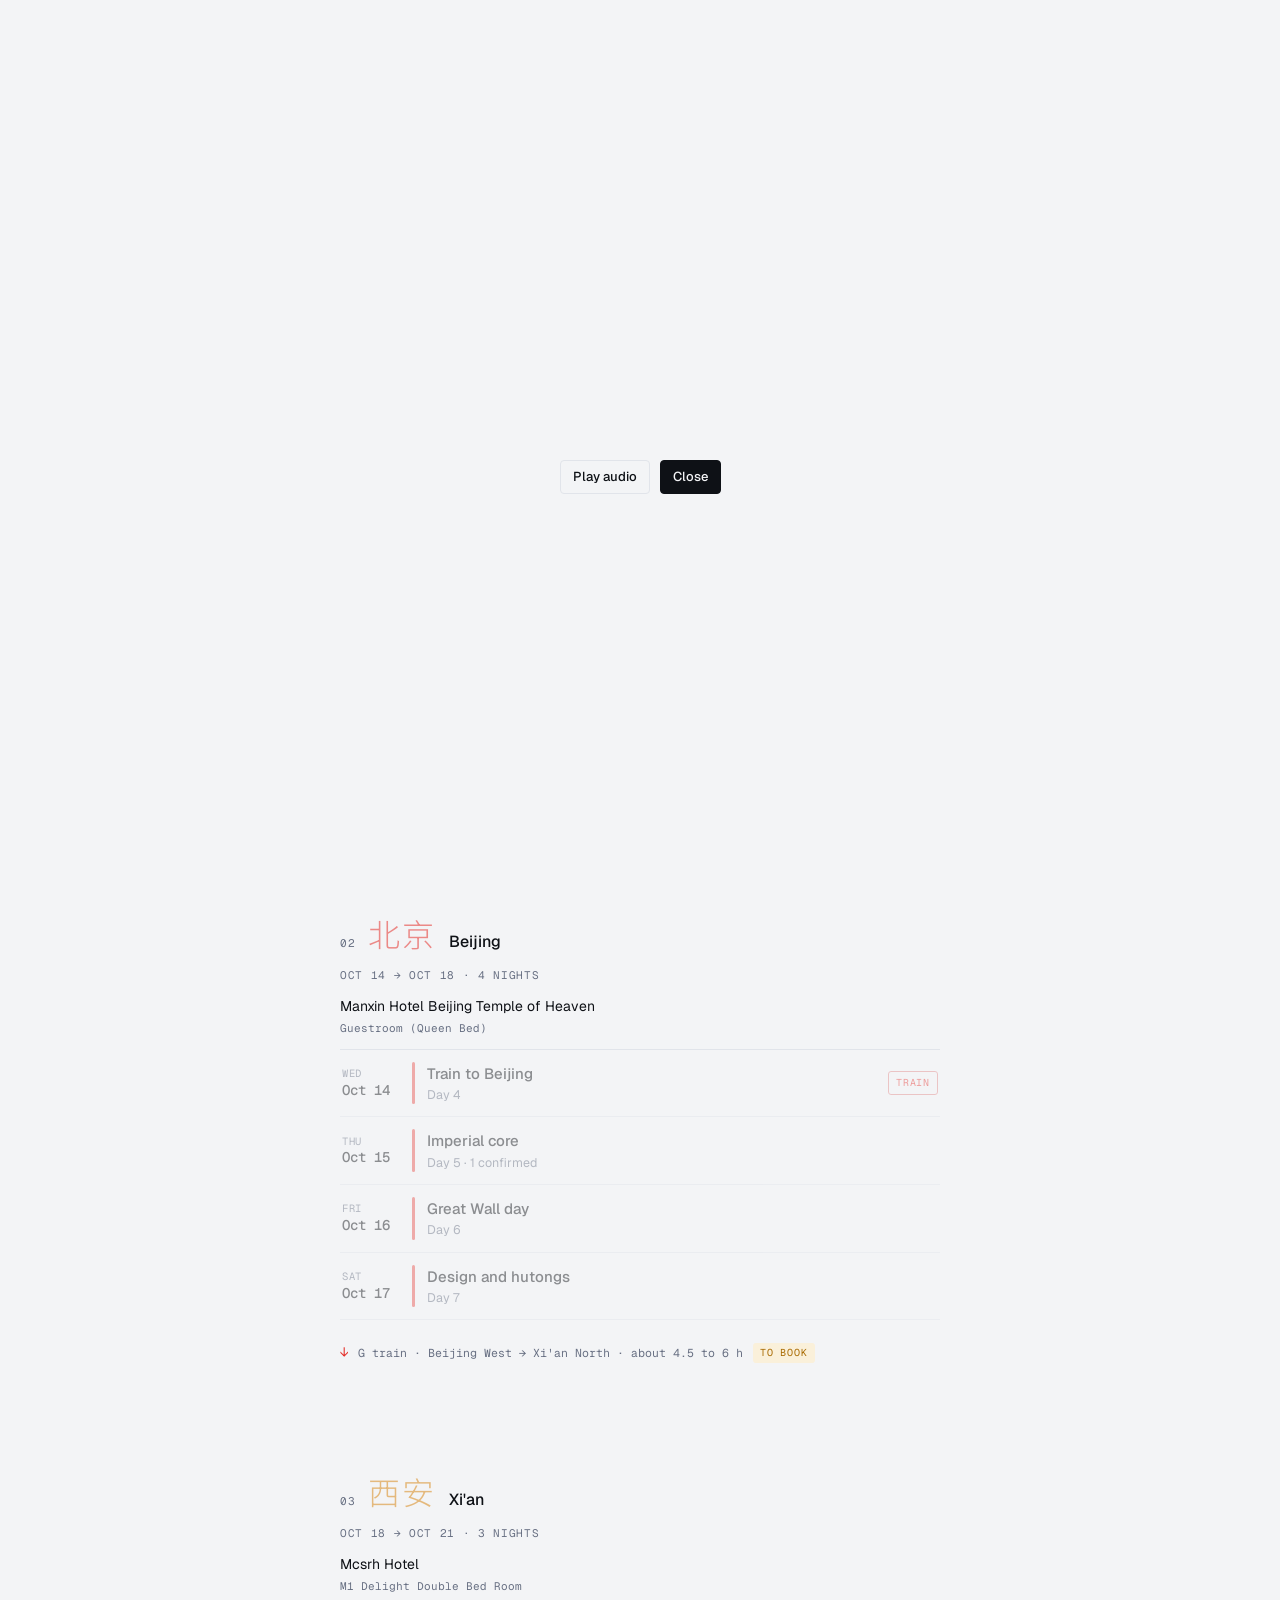
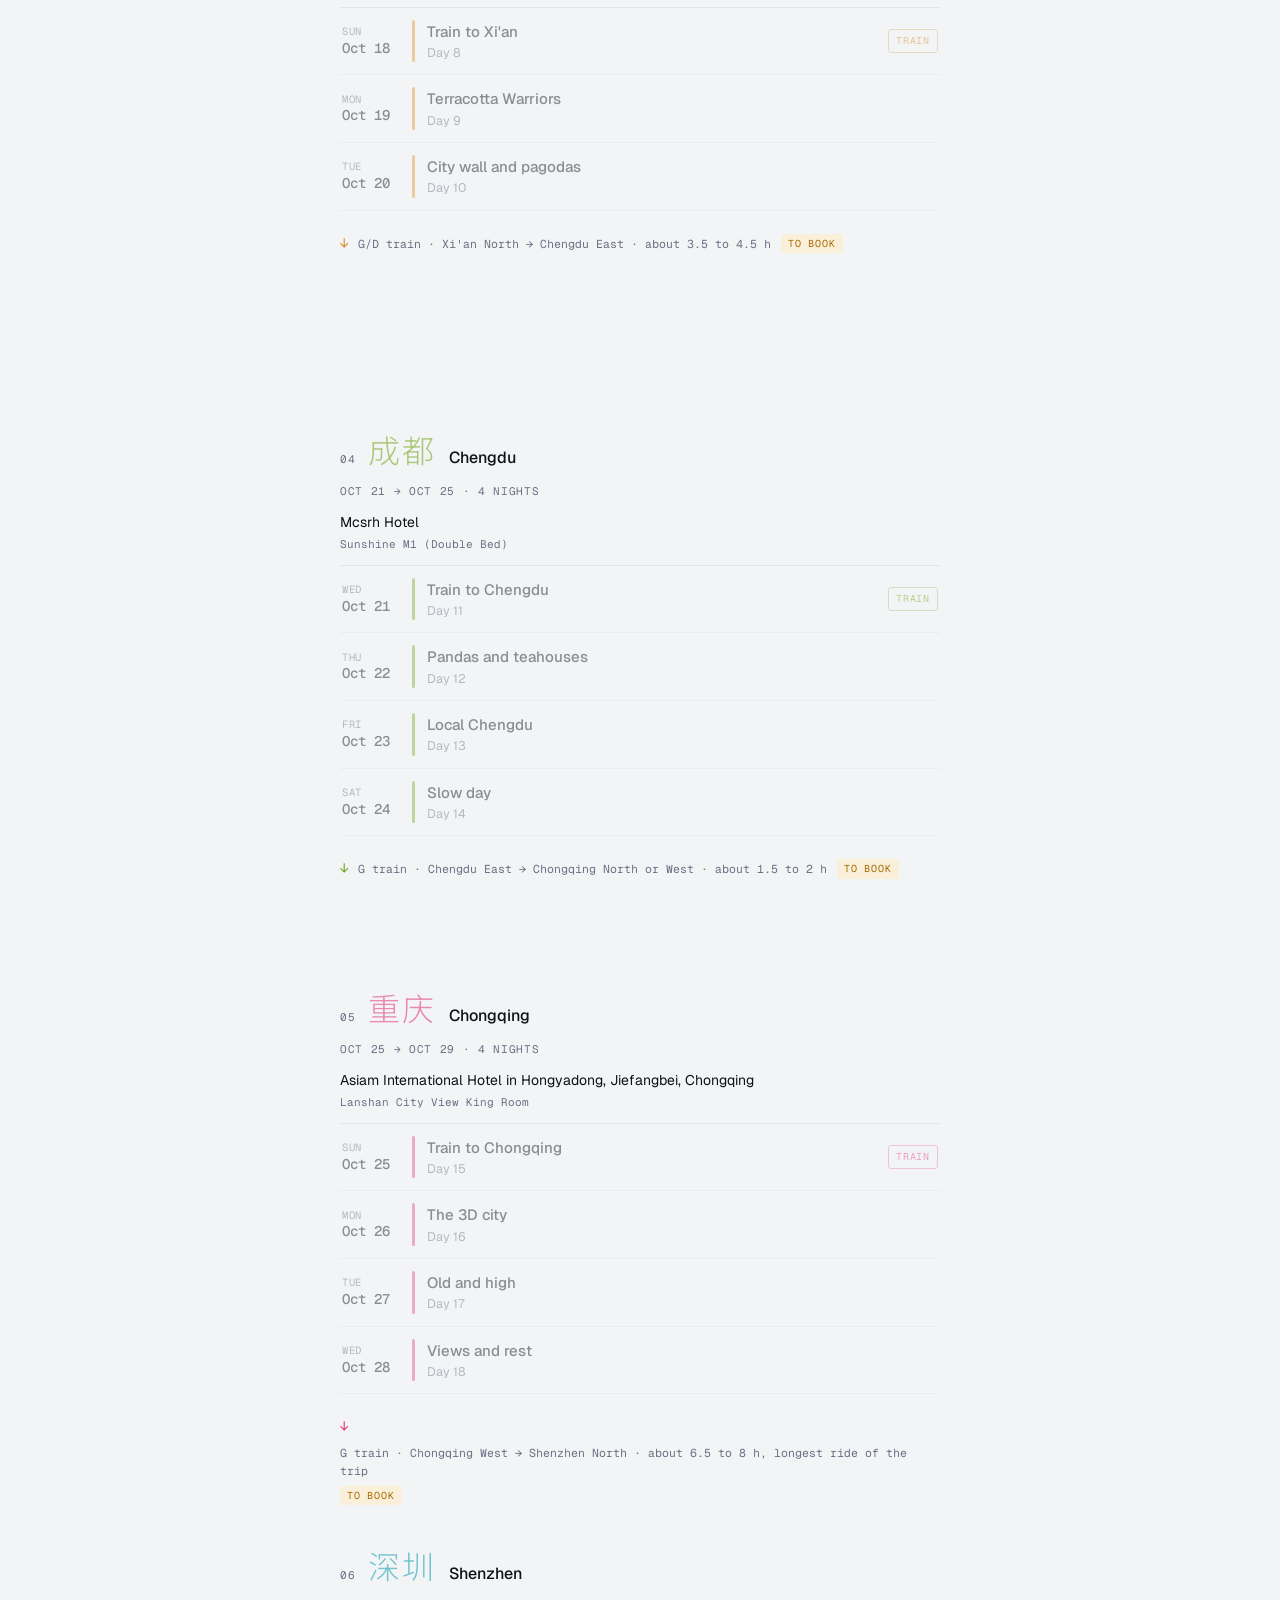
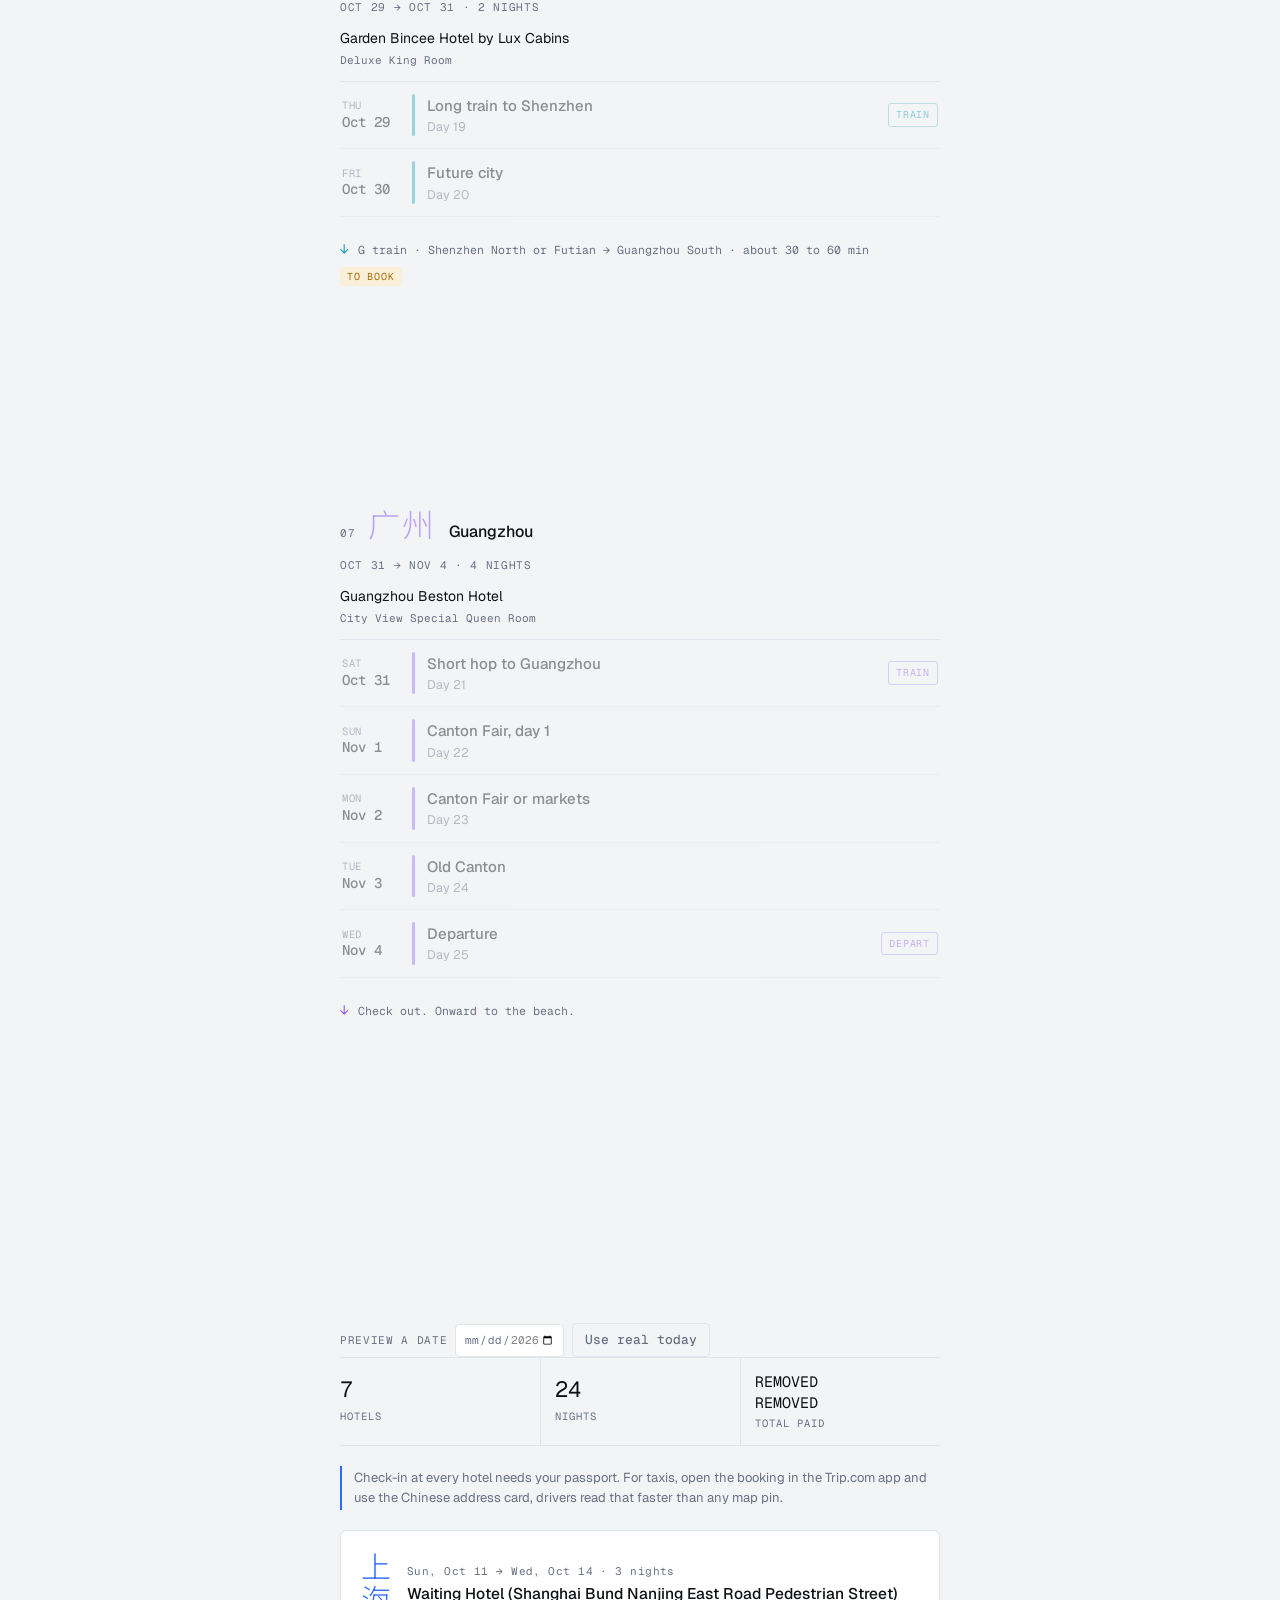
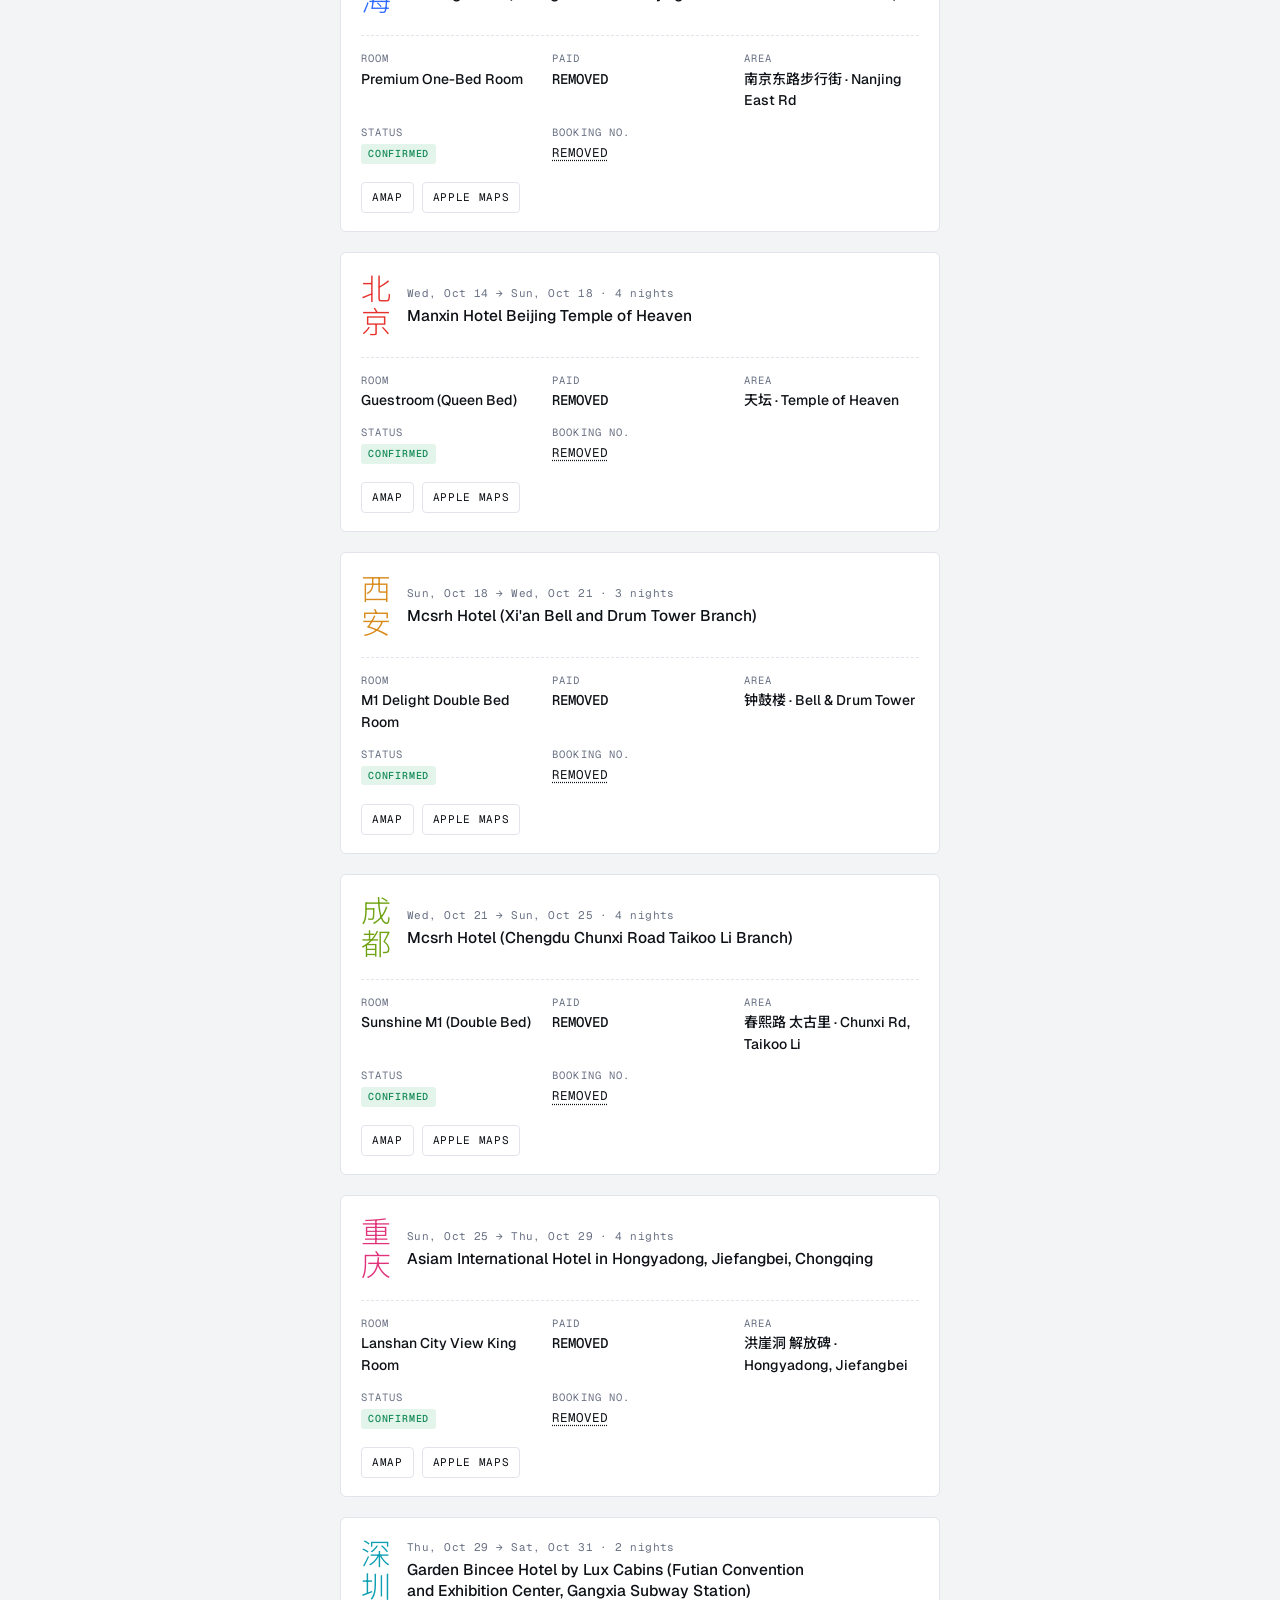
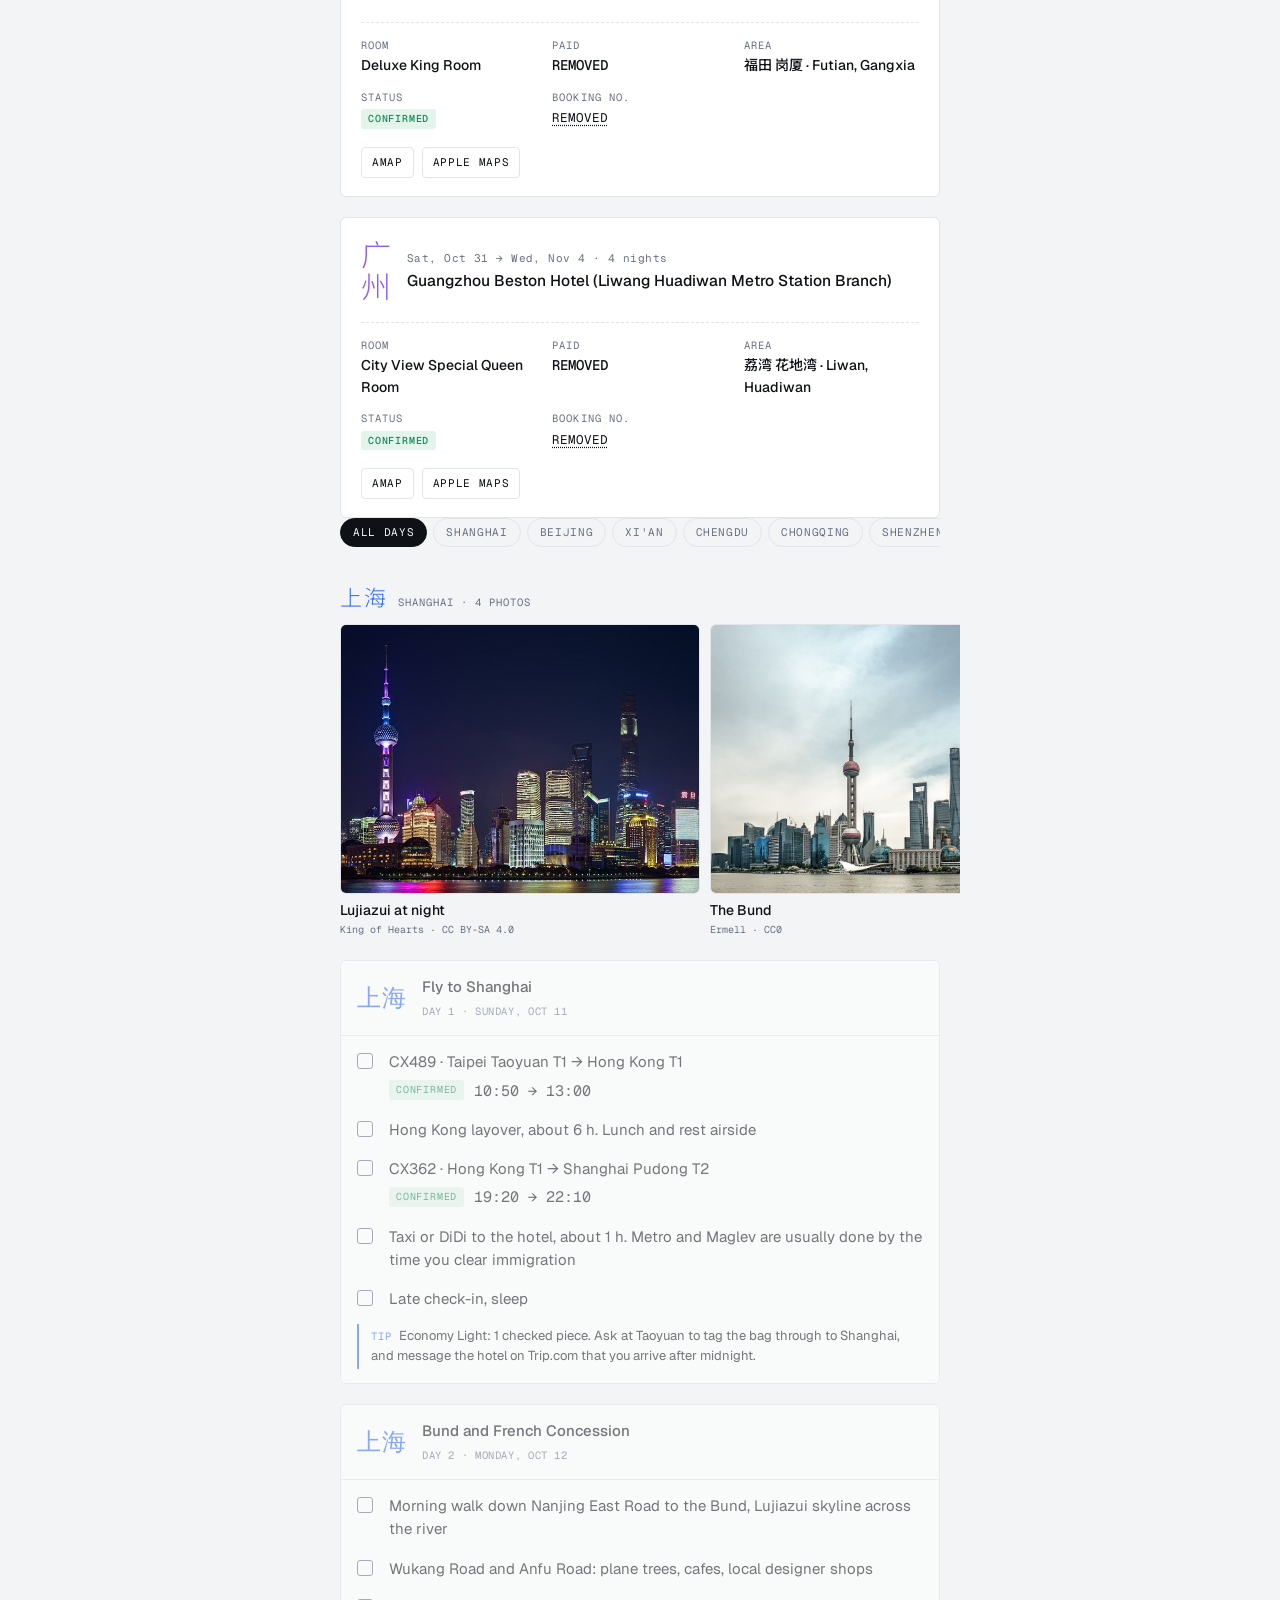
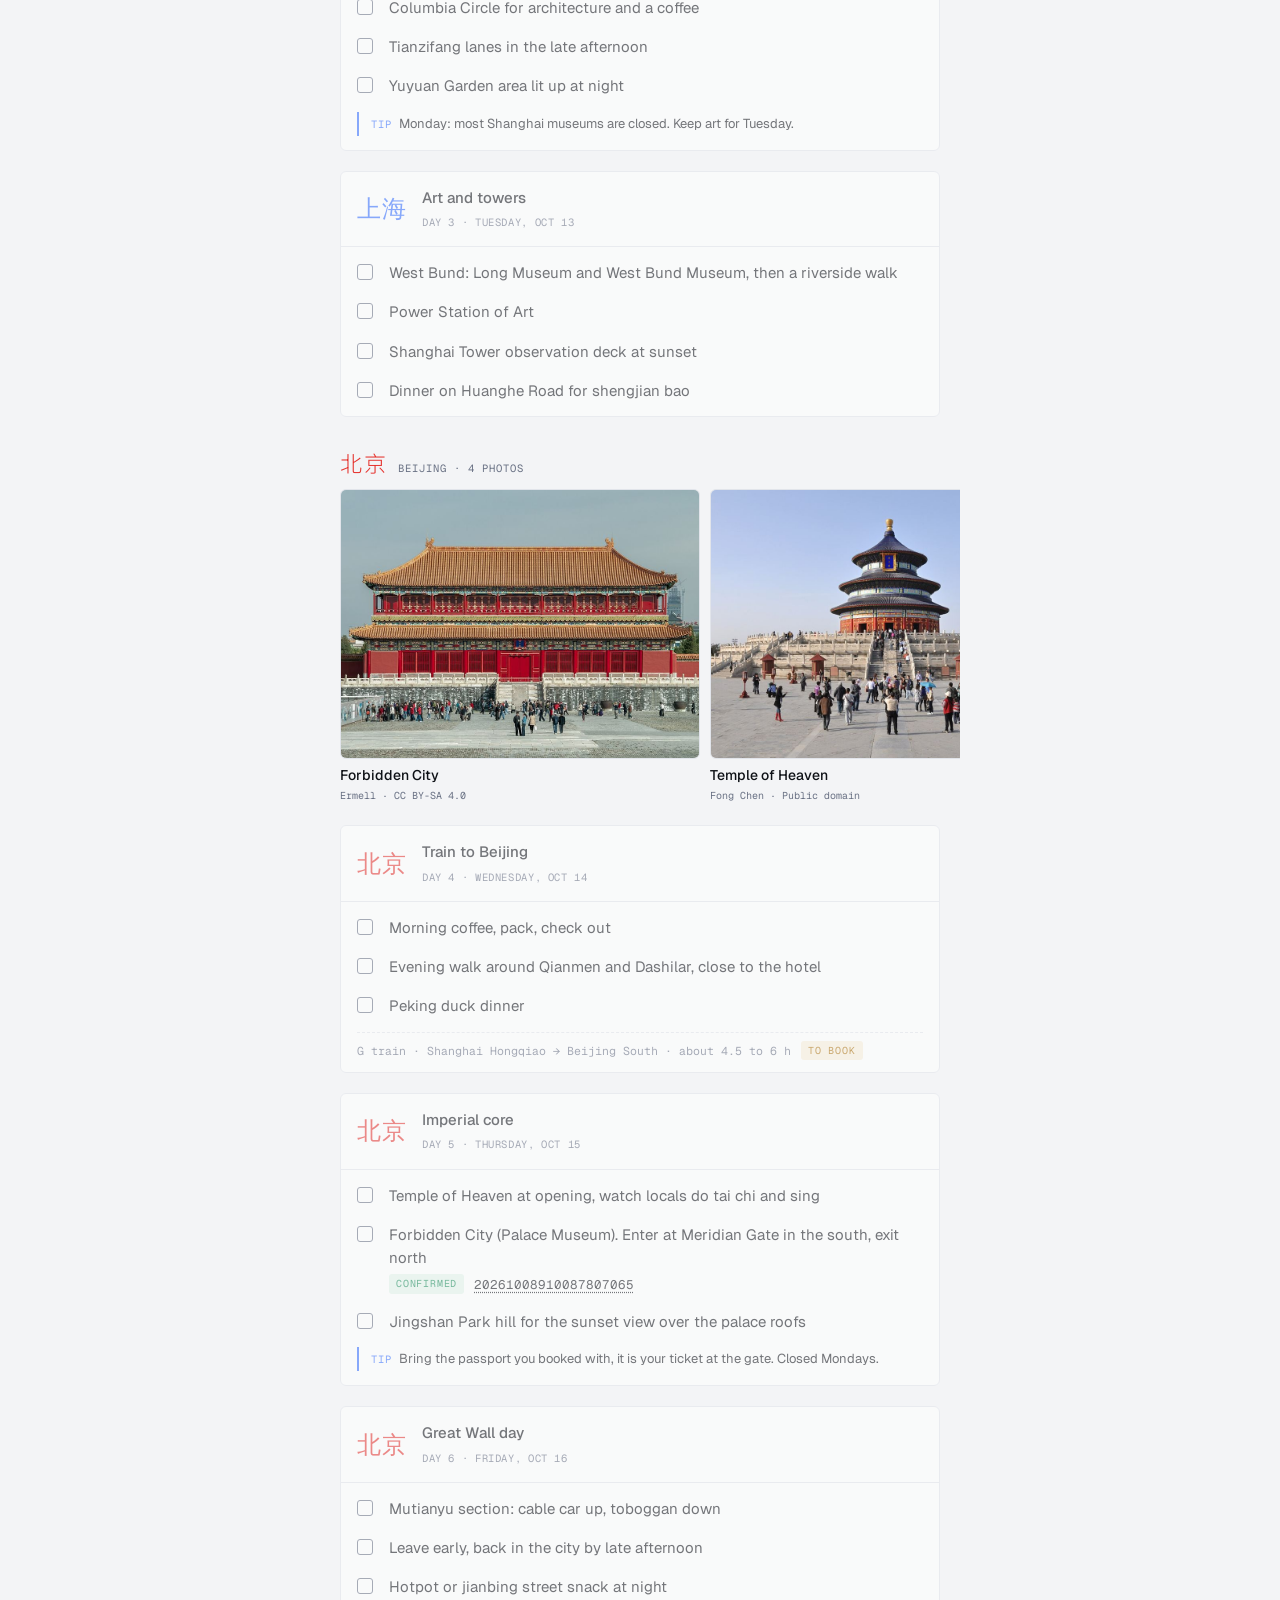
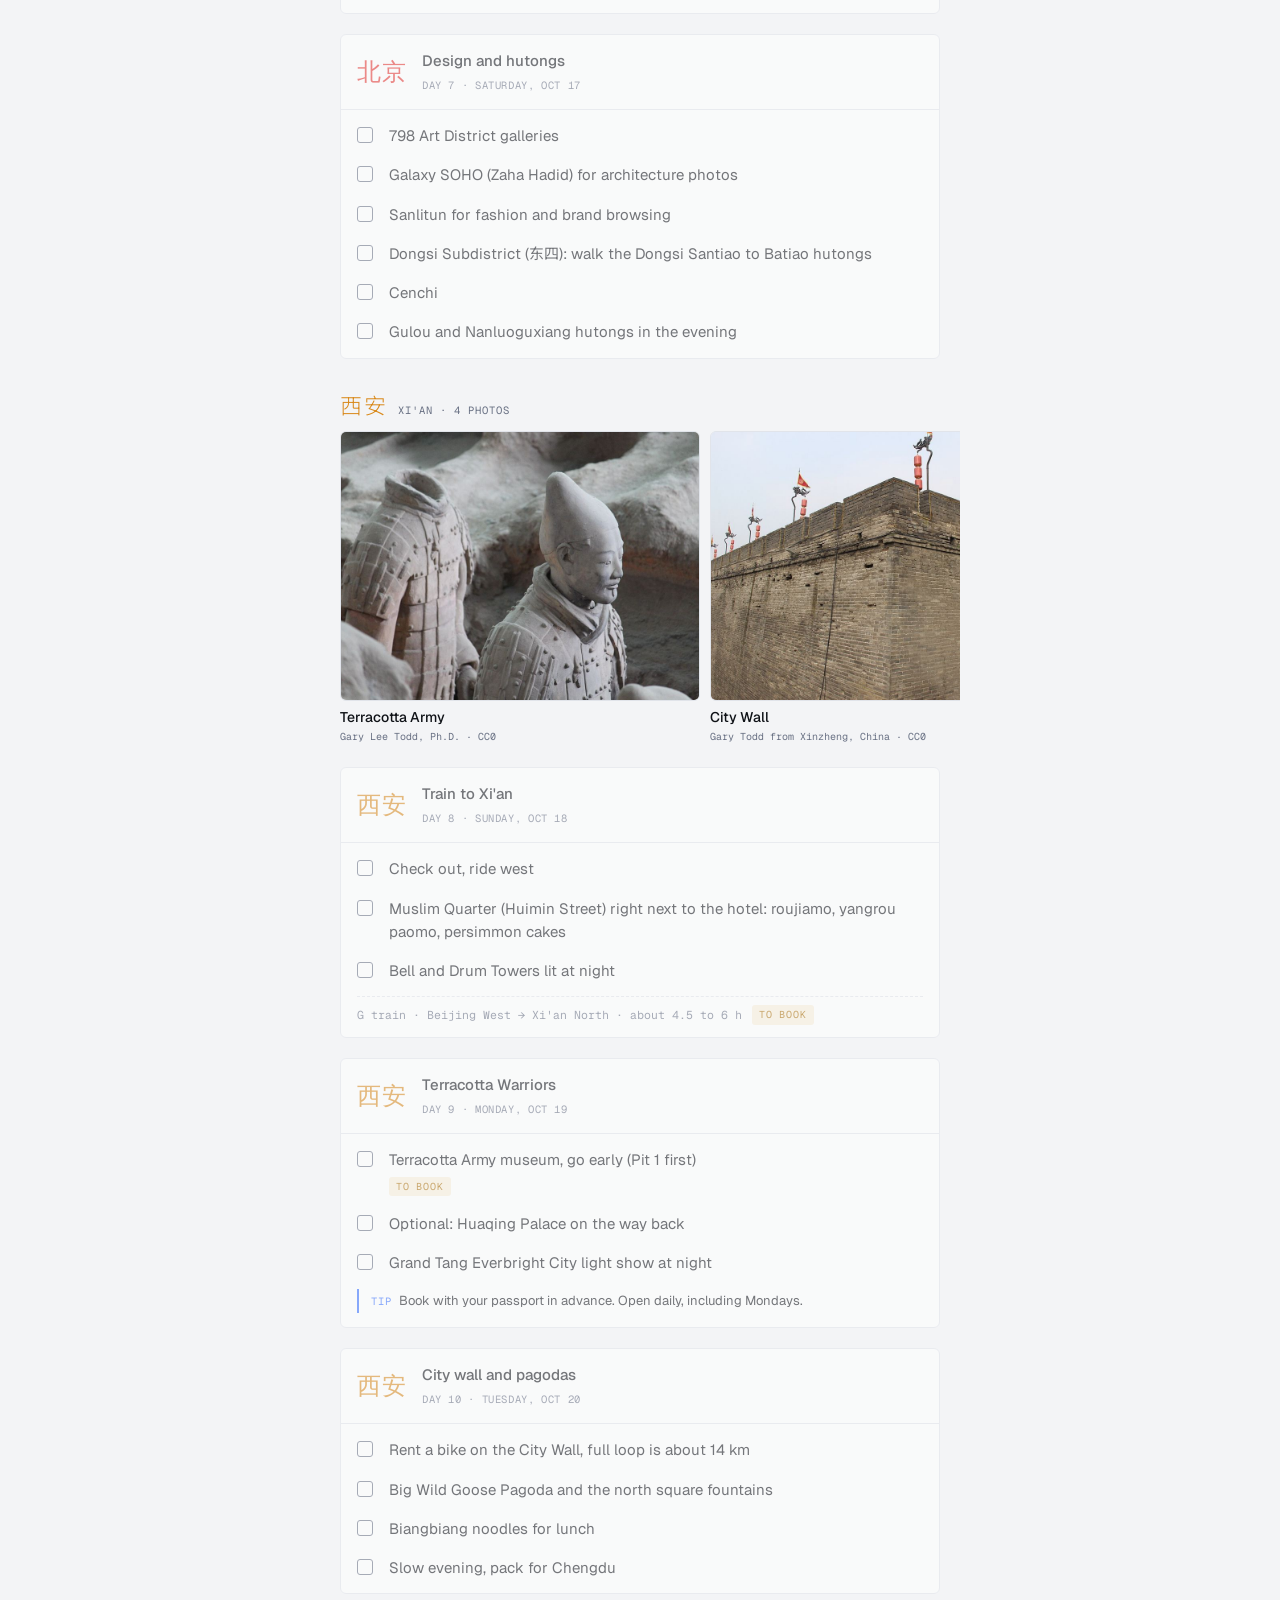
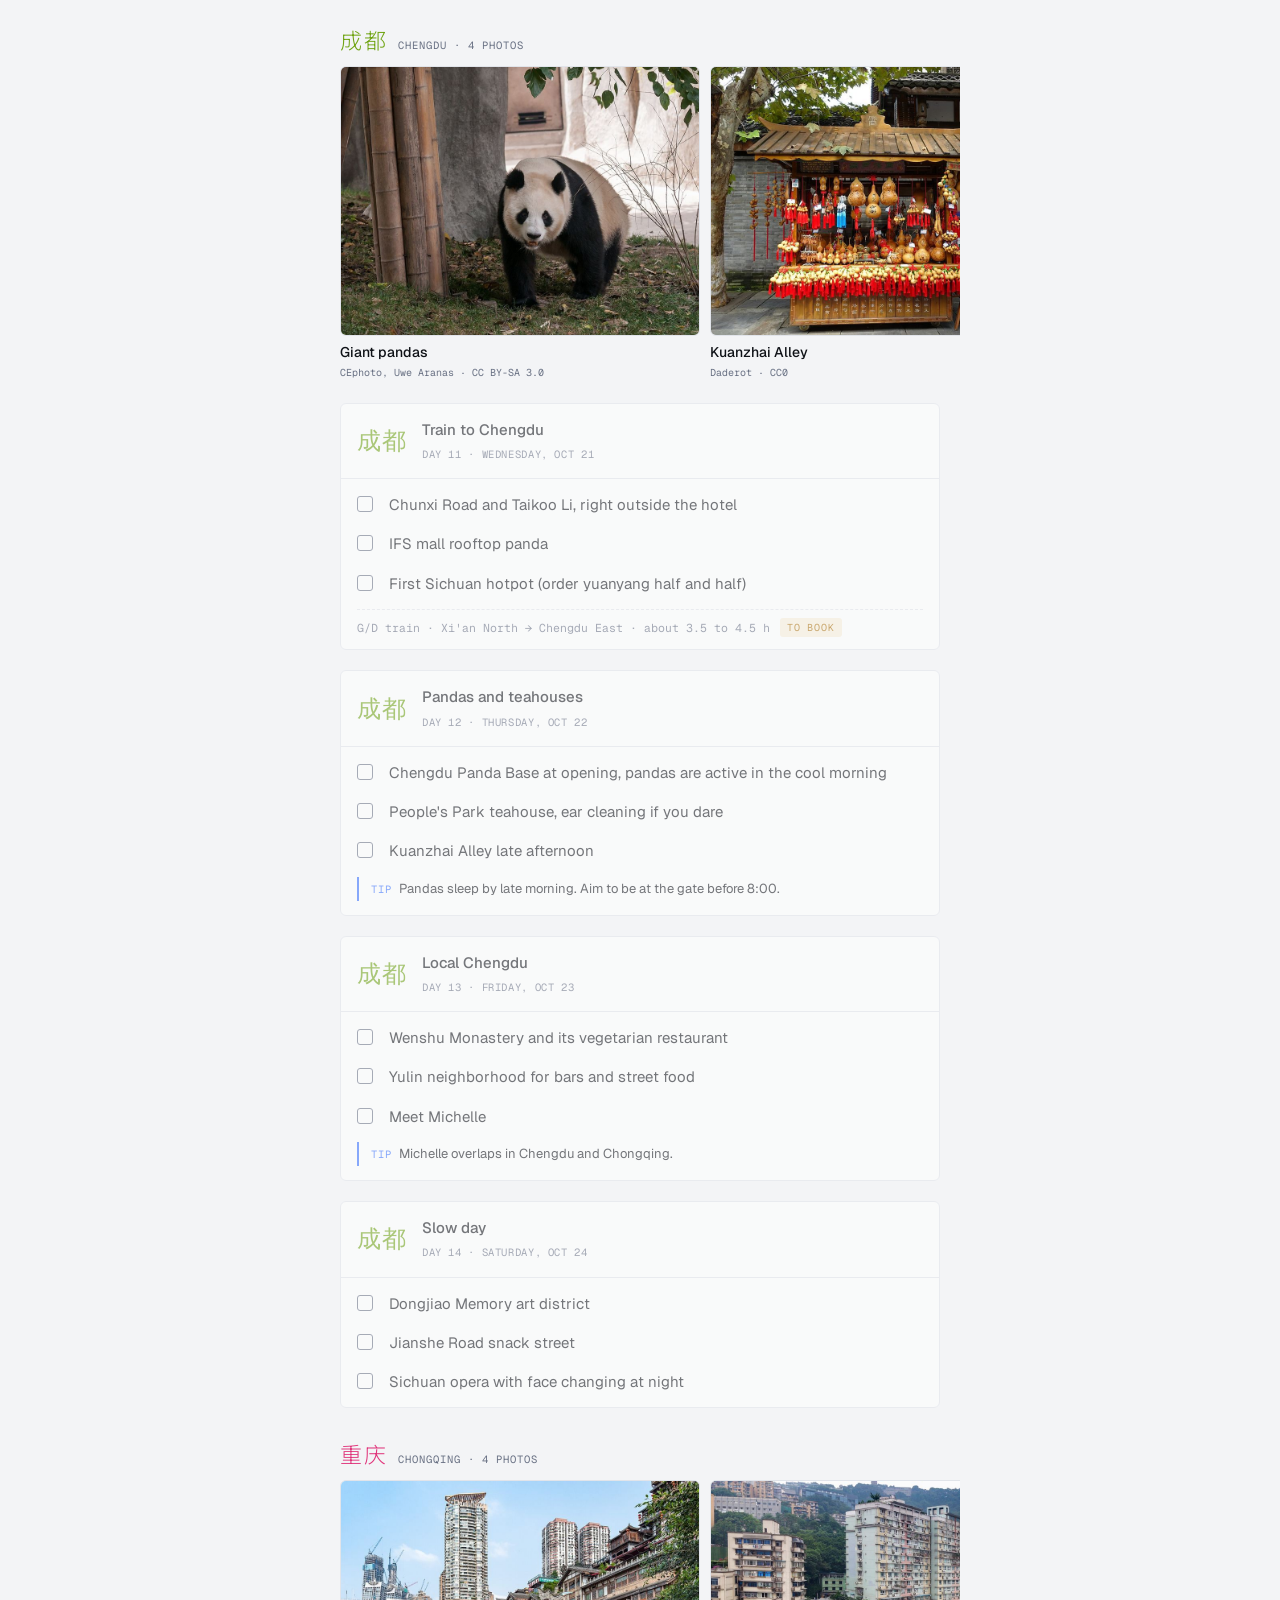
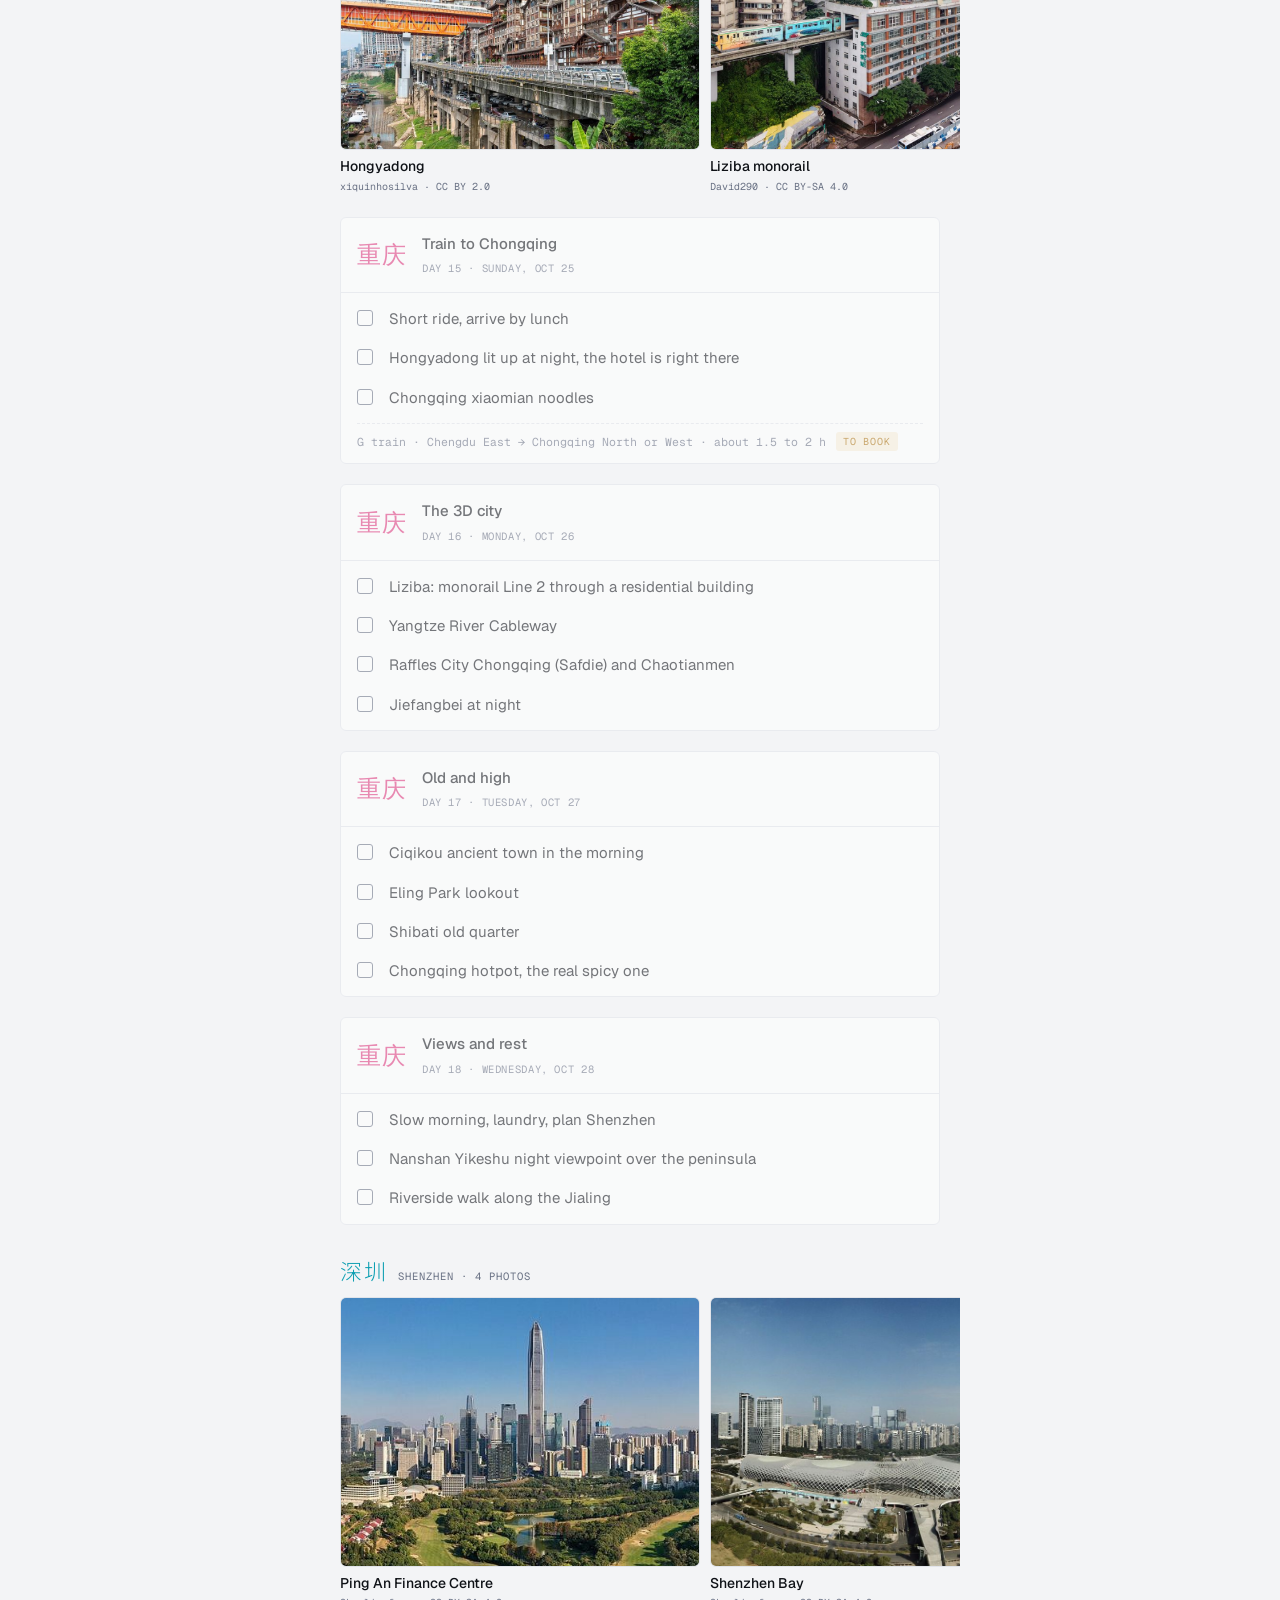
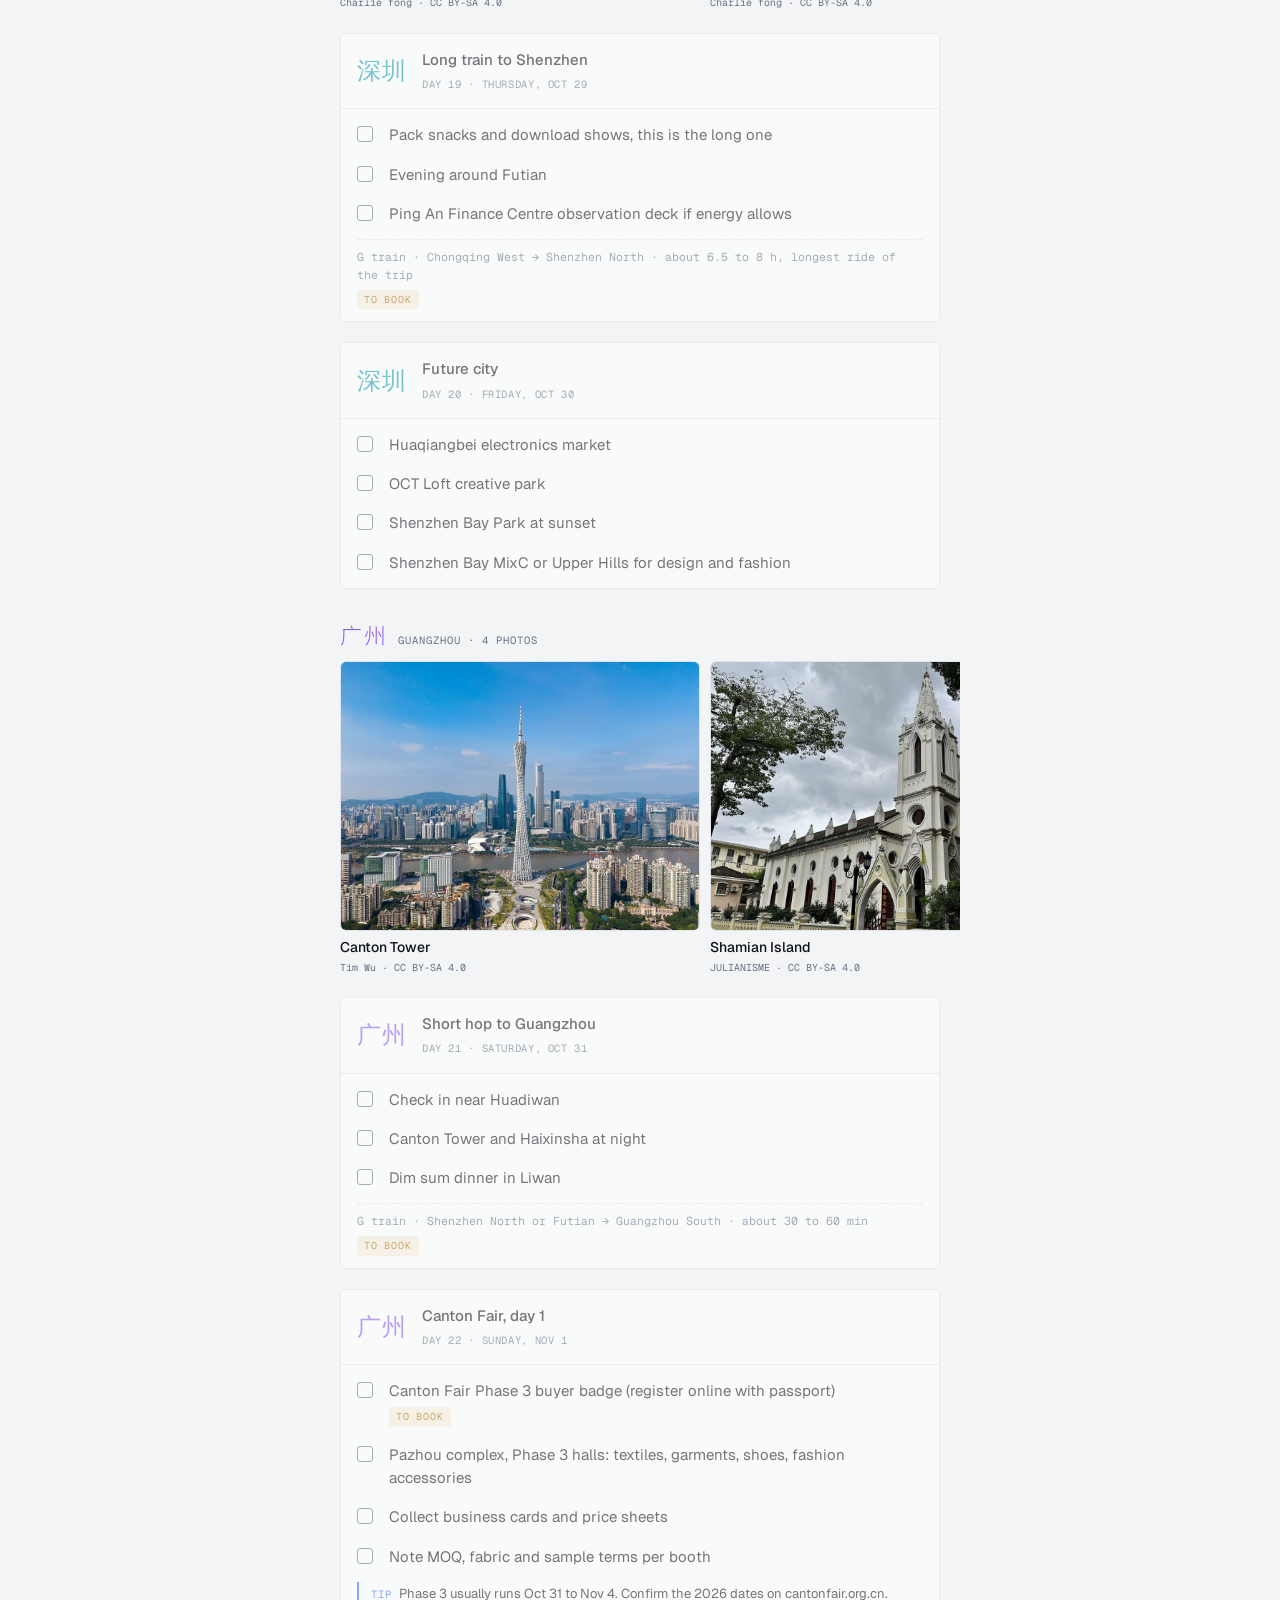
==== index.html @ 639399c6 "Serve the static site from the repo root, no build step - Site files live at the root; Pages deploys" ====
<!doctype html>
<html lang="en">
<head>
<meta charset="utf-8">
<meta name="viewport" content="width=device-width, initial-scale=1, viewport-fit=cover">
<meta name="theme-color" content="#08090C">
<meta name="apple-mobile-web-app-capable" content="yes">
<meta name="mobile-web-app-capable" content="yes">
<meta name="apple-mobile-web-app-title" content="China Trip">
<title>China Trip 2026</title>
<link rel="manifest" href="manifest.webmanifest">
<link rel="apple-touch-icon" href="icons/apple-touch-icon.png">
<link rel="preconnect" href="https://fonts.gstatic.com" crossorigin>
<link rel="stylesheet" href="https://fonts.googleapis.com/css2?family=Geist:wght@400;500;600&family=Geist+Mono:wght@400;500&family=Noto+Sans+SC:wght@300;400;500;700&display=swap">
<link rel="stylesheet" href="styles.css">
</head>
<body>
<header class="top">
  <div class="top-in">
    <div class="brand"><b class="zh">中国</b><span>Oct 11 → Nov 4</span></div>
    <span class="status" id="status">…</span>
  </div>
</header>

<main>
  <section role="tabpanel" id="p-itinerary" aria-labelledby="t-itinerary"></section>
  <section role="tabpanel" id="p-stays" aria-labelledby="t-stays" hidden></section>
  <section role="tabpanel" id="p-plan" aria-labelledby="t-plan" hidden></section>
  <section role="tabpanel" id="p-dictionary" aria-labelledby="t-dictionary" hidden></section>
</main>

<nav class="tabs" aria-label="Sections">
  <div class="tabs-in" role="tablist">
    <button class="tab" role="tab" id="t-itinerary" data-tab="itinerary" aria-controls="p-itinerary"><span class="zh">行程</span><small>Itinerary</small></button>
    <button class="tab" role="tab" id="t-stays" data-tab="stays" aria-controls="p-stays"><span class="zh">住宿</span><small>Accommodation</small></button>
    <button class="tab" role="tab" id="t-plan" data-tab="plan" aria-controls="p-plan"><span class="zh">计划</span><small>Plan</small></button>
    <button class="tab" role="tab" id="t-dictionary" data-tab="dictionary" aria-controls="p-dictionary"><span class="zh">词典</span><small>Dictionary</small></button>
  </div>
</nav>

<div class="show" id="show" hidden>
  <div class="hz" id="show-hz"></div>
  <div class="py" id="show-py"></div>
  <div class="en" id="show-en"></div>
  <div style="display:flex;gap:10px"><button class="btn" id="show-say">Play audio</button><button class="btn solid" id="show-close">Close</button></div>
</div>

<script src="trip-data.js"></script>
<script src="phrases.js"></script>
<script src="app.js"></script>
</body>
</html>
---- styles.css ----
/* Layout: phone app shell. Sticky top bar, one panel per tab, fixed bottom tab bar.
   Look: minimal, futurist, Chinese. Hairlines instead of cards, thin sans hanzi as the hero,
   mono for data, a square seal (印) for today. One accent at a time: today's city color via --accent. */
:root{
  --paper:#F3F4F6; --card:#FFFFFF; --ink:#0E1116; --muted:#687083; --line:#E1E4EA; --faint:#ECEEF2;
  --ok:#138A55; --ok-soft:#E3F4EA; --warn:#A86A00; --warn-soft:#FAF0DA;
  --c-sh:#2F6BFF; --c-bj:#E5322D; --c-xa:#D98A1C; --c-cd:#6FA312; --c-cq:#E0337A; --c-sz:#0E9FB2; --c-gz:#8B5CF6;
  --accent:var(--c-sh); --glow:none;
  --stamp:var(--accent); --stamp-soft:color-mix(in srgb,var(--accent) 9%,var(--card));
  --f-display:"Noto Sans SC","PingFang SC","Microsoft YaHei",sans-serif;
  --f-body:"Geist","Noto Sans SC",-apple-system,"PingFang SC",system-ui,sans-serif;
  --f-mono:"Geist Mono",ui-monospace,Menlo,Consolas,monospace;
  --r:6px;
}
@media (prefers-color-scheme: dark){:root:not([data-theme="light"]){
  --paper:#08090C; --card:#101218; --ink:#E8EAF0; --muted:#8A90A2; --line:#1F232D; --faint:#15181F;
  --ok:#4CD89A; --ok-soft:#0F2A1F; --warn:#F2B84B; --warn-soft:#2B220F;
  --c-sh:#5B8CFF; --c-bj:#FF5A4E; --c-xa:#F2A93B; --c-cd:#A6E04A; --c-cq:#FF5C9A; --c-sz:#3CCFE0; --c-gz:#A98BFF;
  --glow:0 0 24px color-mix(in srgb,var(--accent) 45%,transparent);
  color-scheme:dark }}
:root[data-theme="dark"]{
  --paper:#08090C; --card:#101218; --ink:#E8EAF0; --muted:#8A90A2; --line:#1F232D; --faint:#15181F;
  --ok:#4CD89A; --ok-soft:#0F2A1F; --warn:#F2B84B; --warn-soft:#2B220F;
  --c-sh:#5B8CFF; --c-bj:#FF5A4E; --c-xa:#F2A93B; --c-cd:#A6E04A; --c-cq:#FF5C9A; --c-sz:#3CCFE0; --c-gz:#A98BFF;
  --glow:0 0 24px color-mix(in srgb,var(--accent) 45%,transparent);
  color-scheme:dark }

*{box-sizing:border-box}
html,body{background:var(--paper)}
body{color:var(--ink);font-family:var(--f-body);font-size:15px;line-height:1.55;-webkit-font-smoothing:antialiased;font-weight:400}
button,input{font:inherit;color:inherit}
button{cursor:pointer}
:focus-visible{outline:1.5px solid var(--accent);outline-offset:2px;border-radius:4px}
.zh{font-family:var(--f-display)}
.mono{font-family:var(--f-mono);font-variant-numeric:tabular-nums}

/* Top bar */
.top{position:sticky;top:env(safe-area-inset-top,0px);z-index:5;background:color-mix(in srgb,var(--paper) 88%,transparent);backdrop-filter:blur(12px);-webkit-backdrop-filter:blur(12px);border-bottom:1px solid var(--line)}
.top-in{max-width:640px;margin:0 auto;padding:12px 20px;display:flex;align-items:center;justify-content:space-between;gap:12px}
.brand{display:flex;align-items:baseline;gap:10px;min-width:0}
.brand b{font-family:var(--f-display);font-weight:500;font-size:15px;letter-spacing:.3em}
.brand span{color:var(--muted);font-family:var(--f-mono);font-size:11px;letter-spacing:.06em;text-transform:uppercase}
.status{font-family:var(--f-mono);font-size:11px;letter-spacing:.06em;text-transform:uppercase;color:var(--accent);white-space:nowrap;display:flex;align-items:center;gap:6px}
.status::before{content:"";width:6px;height:6px;border-radius:50%;background:var(--accent);box-shadow:var(--glow)}

main{max-width:640px;margin:0 auto;padding-inline:20px;padding-block:20px calc(96px + env(safe-area-inset-bottom,0px))}
section[role=tabpanel]{display:flex;flex-direction:column;gap:20px}
h2{font-family:var(--f-mono);font-size:11px;letter-spacing:.14em;text-transform:uppercase;color:var(--muted);margin:12px 0 -8px;font-weight:400;display:flex;gap:10px;align-items:baseline}
h2 .zh{font-size:13px;letter-spacing:.2em;color:var(--ink)}

/* Bottom tabs */
nav.tabs{position:fixed;left:0;right:0;bottom:0;z-index:6;background:color-mix(in srgb,var(--paper) 90%,transparent);backdrop-filter:blur(12px);-webkit-backdrop-filter:blur(12px);border-top:1px solid var(--line);padding-bottom:env(safe-area-inset-bottom,0px)}
.tabs-in{max-width:640px;margin:0 auto;display:grid;grid-template-columns:repeat(4,1fr)}
.tab{background:none;border:0;padding:10px 4px 10px;display:flex;flex-direction:column;align-items:center;gap:2px;color:var(--muted);position:relative}
.tab::before{content:"";position:absolute;top:-1px;left:30%;right:30%;height:2px;background:transparent;transition:background .2s}
.tab .zh{font-size:17px;line-height:1.25;font-weight:400;letter-spacing:.1em}
.tab small{font-family:var(--f-mono);font-size:9.5px;letter-spacing:.08em;text-transform:uppercase}
.tab[aria-selected=true]{color:var(--ink)}
.tab[aria-selected=true]::before{background:var(--accent);box-shadow:var(--glow)}

/* Hero (was: ticket) */
.ticket{background:var(--card);border:1px solid var(--line);border-radius:var(--r);position:relative;overflow:hidden}
.ticket-main{padding:20px 20px 18px;display:grid;grid-template-columns:1fr auto;gap:8px 16px;align-items:start}
.eyebrow{font-family:var(--f-mono);font-size:11px;letter-spacing:.1em;text-transform:uppercase;color:var(--muted)}
.big-zh{display:flex;gap:4px;margin-top:14px}
.flapch{font-family:var(--f-display);font-weight:300;font-size:clamp(54px,17vw,80px);line-height:1;width:1.12em;height:1.3em;display:grid;place-items:center;border:1px solid var(--line);border-radius:4px;color:var(--accent);text-shadow:var(--glow);position:relative;overflow:hidden;background:var(--faint)}
.flapch::after{content:"";position:absolute;left:0;right:0;top:50%;height:1px;background:var(--line)}
.flapch.spin{color:var(--muted)}
#flap,.stamp{cursor:pointer;-webkit-tap-highlight-color:transparent}
.big-py{font-family:var(--f-mono);font-size:12px;letter-spacing:.14em;text-transform:uppercase;color:var(--muted);margin-top:12px}
.stamp{border:1.5px solid var(--accent);border-radius:3px;color:var(--accent);padding:6px 5px;display:flex;align-items:center;justify-content:center;transform:rotate(-4deg);line-height:1}
.stamp .zh{writing-mode:vertical-rl;font-size:17px;font-weight:700;letter-spacing:.12em;display:block}
.stamp small{display:none}
.perf{height:0;border-top:1px dashed var(--line);margin:0 20px}
.ticket-foot{padding:14px 20px 18px;display:grid;grid-template-columns:repeat(auto-fit,minmax(130px,1fr));gap:12px 16px}
.kv .k{font-family:var(--f-mono);font-size:10.5px;color:var(--muted);text-transform:uppercase;letter-spacing:.1em}
.kv .v{font-weight:500;font-size:14px;overflow-wrap:anywhere;margin-top:2px}

/* Route */
.route{padding:4px 0 0}
.route ol{list-style:none;margin:0;padding:0;display:grid;grid-template-columns:repeat(7,1fr);position:relative}
.route ol::before{content:"";position:absolute;left:7.14%;right:7.14%;top:6px;height:1px;background:var(--line)}
.route .fill{position:absolute;left:7.14%;top:6px;height:1px;width:0;background:var(--accent);box-shadow:var(--glow);transition:width .7s cubic-bezier(.2,.8,.2,1)}
.route li{display:flex;flex-direction:column;align-items:center;gap:8px;position:relative;min-width:0}
.route .dot{width:13px;height:13px;border-radius:50%;background:var(--paper);border:1px solid var(--muted);position:relative;transition:background .2s,border-color .2s,box-shadow .2s}
.route li.past .dot{background:var(--cc);border-color:var(--cc)}
.route li.now .dot{background:var(--accent);border-color:var(--accent);box-shadow:0 0 0 4px var(--stamp-soft),var(--glow)}
.route.pending li .dot{background:var(--paper)!important;border-color:var(--muted)!important;box-shadow:none!important}
.route .zh{font-size:15px;font-weight:400;letter-spacing:.06em}
.route li.now .zh{color:var(--accent)}
.route small{font-family:var(--f-mono);font-size:9.5px;color:var(--muted);white-space:nowrap;letter-spacing:.04em}

/* Day list */
.days{border-top:1px solid var(--line)}
.day{display:grid;grid-template-columns:58px 3px 1fr auto;gap:12px;align-items:center;padding:12px 2px;border-bottom:1px solid var(--line)}
.day .d{font-family:var(--f-mono);font-size:10.5px;color:var(--muted);line-height:1.3;text-transform:uppercase;letter-spacing:.06em}
.day .d b{display:block;font-size:14px;color:var(--ink);font-weight:500;letter-spacing:0;text-transform:none}
.day .bar{align-self:stretch;width:3px;border-radius:2px;background:var(--cc);opacity:.85}
.day .what{min-width:0}
.day .what b{font-weight:500}
.day .what span{display:block;font-size:12.5px;color:var(--muted)}
.tag{font-family:var(--f-mono);font-size:10px;letter-spacing:.08em;text-transform:uppercase;padding:3px 7px;border-radius:3px;border:1px solid var(--line);color:var(--muted);white-space:nowrap}
.tag.move{border-color:color-mix(in srgb,var(--cc) 50%,var(--line));color:var(--cc)}
.day.past{opacity:.45}
.day.today{background:var(--stamp-soft);border-radius:4px}
.day.today .tag{background:var(--accent);border-color:var(--accent);color:var(--card)}

.sim{display:flex;flex-wrap:wrap;gap:8px;align-items:center;font-family:var(--f-mono);font-size:11px;letter-spacing:.06em;text-transform:uppercase;color:var(--muted)}
.sim input{background:var(--card);border:1px solid var(--line);border-radius:4px;padding:6px 8px;font-family:var(--f-mono);text-transform:none}
.btn{background:transparent;border:1px solid var(--line);border-radius:4px;padding:6px 12px;font-size:13px;font-weight:500}
.btn.solid{background:var(--ink);color:var(--paper);border-color:var(--ink)}

/* Stays */
.summary{display:grid;grid-template-columns:repeat(3,1fr);border-top:1px solid var(--line);border-bottom:1px solid var(--line)}
.summary div{padding:14px 0;display:flex;flex-direction:column;gap:2px}
.summary div+div{border-left:1px solid var(--line);padding-left:14px}
.summary b{font-family:var(--f-mono);font-weight:400;font-size:22px;font-variant-numeric:tabular-nums}
.summary span{font-family:var(--f-mono);font-size:10.5px;letter-spacing:.1em;text-transform:uppercase;color:var(--muted)}
.stay{--cc:var(--muted)}
.stay .ticket-main{grid-template-columns:auto 1fr;align-items:center}
.stay .city-zh{font-family:var(--f-display);font-weight:300;font-size:30px;color:var(--cc);line-height:1;writing-mode:vertical-rl;letter-spacing:.1em}
.stay h3{margin:4px 0 0;font-size:15.5px;font-weight:500;line-height:1.35;text-wrap:balance}
.stay .when{font-family:var(--f-mono);font-size:11px;letter-spacing:.04em;color:var(--muted)}
.stay.current{border-color:var(--accent);box-shadow:var(--glow)}
.links{display:flex;flex-wrap:wrap;gap:8px;padding:0 20px 18px}
.links a{font-family:var(--f-mono);font-size:11px;letter-spacing:.06em;text-transform:uppercase;color:var(--ink);text-decoration:none;border:1px solid var(--line);padding:6px 10px;border-radius:4px}
.copy{display:inline-flex;align-items:center;gap:6px;background:none;border:0;padding:0;font-family:var(--f-mono);font-size:12.5px;font-weight:400;text-decoration:underline dotted;text-underline-offset:3px;color:inherit}
.note{font-size:13px;color:var(--muted);border-left:2px solid var(--accent);padding:2px 0 2px 12px}
.note b{color:var(--ink);font-weight:500}

/* Plan */
.chips{display:flex;gap:6px;overflow-x:auto;padding-bottom:4px;scrollbar-width:none}
.chips::-webkit-scrollbar{display:none}
.chip{flex:none;border:1px solid var(--line);background:transparent;border-radius:999px;padding:5px 12px;font-family:var(--f-mono);font-size:11px;letter-spacing:.06em;text-transform:uppercase;color:var(--muted)}
.chip[aria-pressed=true]{background:var(--ink);border-color:var(--ink);color:var(--paper)}
.pday{background:var(--card);border:1px solid var(--line);border-radius:var(--r);overflow:hidden;scroll-margin-top:72px}
.pday header{display:flex;align-items:center;gap:14px;padding:14px 16px;border-bottom:1px solid var(--line)}
.pday header .zh{font-size:24px;font-weight:300;color:var(--cc);line-height:1;letter-spacing:.06em}
.pday header div{flex:1;min-width:0}
.pday header b{display:block;font-size:15px;font-weight:500}
.pday header span{font-family:var(--f-mono);font-size:10.5px;letter-spacing:.06em;text-transform:uppercase;color:var(--muted)}
.pday.today{border-color:var(--accent);box-shadow:var(--glow)}
.pday.past{opacity:.55}
.pday ul{list-style:none;margin:0;padding:6px 0}
.pday li label{display:grid;grid-template-columns:20px 1fr;gap:12px;padding:8px 16px;align-items:start;cursor:pointer}
.pday li input{appearance:none;-webkit-appearance:none;width:16px;height:16px;margin:3px 0 0;border:1px solid var(--muted);border-radius:3px;display:grid;place-items:center;background:transparent}
.pday li input::after{content:"";width:8px;height:4px;border-left:1.5px solid var(--card);border-bottom:1.5px solid var(--card);transform:translateY(-1px) rotate(-45deg);opacity:0}
.pday li input:checked{background:var(--ok);border-color:var(--ok)}
.pday li input:checked::after{opacity:1}
.pday li .txt{display:block;background-image:linear-gradient(var(--ok),var(--ok));background-repeat:no-repeat;background-position:0 58%;background-size:0% 1.5px;transition:background-size .4s ease-out,color .2s}
.pday li input:checked + span .txt{background-size:100% 1.5px;color:var(--muted)}
.pday .transit{margin:0 16px 12px;font-family:var(--f-mono);font-size:11.5px;padding:8px 0 0;border-top:1px dashed var(--line);display:flex;flex-wrap:wrap;gap:6px 10px;align-items:center;color:var(--muted)}
.pday .tip{margin:0 16px 14px;font-size:13px;padding:2px 0 2px 12px;border-left:2px solid var(--accent);color:var(--ink)}
.pday .tip b{font-family:var(--f-mono);font-size:10.5px;letter-spacing:.1em;text-transform:uppercase;color:var(--accent);font-weight:400;margin-right:4px}
.badge{display:inline-block;font-family:var(--f-mono);font-size:10px;letter-spacing:.08em;text-transform:uppercase;padding:2px 7px;border-radius:3px;white-space:nowrap}
.badge.confirmed{background:var(--ok-soft);color:var(--ok)}
.badge.tobook{background:var(--warn-soft);color:var(--warn)}
.meta{display:flex;flex-wrap:wrap;align-items:center;gap:6px 10px;margin-top:5px}

/* Dictionary */
.search{width:100%;background:transparent;border:0;border-bottom:1px solid var(--line);border-radius:0;padding:10px 2px;font-size:16px}
.search:focus{outline:none;border-bottom-color:var(--accent)}
.cat{display:flex;flex-direction:column;border-top:1px solid var(--line)}
.cat h3{margin:0;padding:14px 0 6px;font-family:var(--f-mono);font-size:11px;font-weight:400;letter-spacing:.12em;text-transform:uppercase;color:var(--muted);display:flex;justify-content:space-between;align-items:baseline}
.cat h3 .zh{font-size:14px;letter-spacing:.2em;color:var(--ink);text-transform:none}
.ph{display:grid;grid-template-columns:1fr auto;gap:2px 12px;padding:12px 0;border-top:1px solid var(--faint);align-items:center}
.cat h3 + .ph{border-top:0}
.ph .en{font-size:12.5px;color:var(--muted);grid-column:1}
.ph .hz{font-family:var(--f-display);font-size:22px;font-weight:400;line-height:1.35;grid-column:1;letter-spacing:.04em}
.ph .py{font-family:var(--f-mono);font-size:13px;grid-column:1;color:var(--accent)}
.ph .acts{grid-column:2;grid-row:1 / span 3;display:flex;flex-direction:column;gap:6px}
.ico{width:36px;height:36px;border-radius:50%;border:1px solid var(--line);background:transparent;display:grid;place-items:center;padding:0;color:var(--ink)}
.ico svg{width:16px;height:16px;stroke:currentColor;fill:none;stroke-width:1.6;stroke-linecap:round;stroke-linejoin:round}
.empty{text-align:center;color:var(--muted);padding:24px}

/* Show-to-someone overlay */
.show{position:fixed;inset:0;z-index:20;background:var(--paper);display:flex;flex-direction:column;align-items:center;justify-content:center;gap:18px;padding:24px 20px;text-align:center}
.show .hz{font-family:var(--f-display);font-weight:500;font-size:clamp(44px,13vw,96px);line-height:1.25;text-wrap:balance;letter-spacing:.04em}
.show .py{font-family:var(--f-mono);font-size:18px;color:var(--accent)}
.show .en{font-size:15px;color:var(--muted)}
.toast{position:fixed;left:50%;bottom:calc(84px + env(safe-area-inset-bottom,0px));transform:translateX(-50%);background:var(--ink);color:var(--paper);padding:8px 14px;border-radius:4px;font-family:var(--f-mono);font-size:11px;letter-spacing:.06em;text-transform:uppercase;z-index:30}



/* Photo strips in Plan */
.gallery:empty{display:none}
.gallery{display:flex;flex-direction:column;gap:10px;margin-top:8px}
.g-head{display:flex;align-items:baseline;gap:10px}
.g-head .zh{font-size:22px;font-weight:300;color:var(--cc);letter-spacing:.08em}
.g-head .mono{font-size:10.5px;letter-spacing:.1em;text-transform:uppercase;color:var(--muted)}
.g-strip{display:flex;gap:10px;overflow-x:auto;scroll-snap-type:x mandatory;margin-inline:-20px;padding:0 20px 2px;scroll-padding-inline:20px;scrollbar-width:none;-webkit-overflow-scrolling:touch}
.g-strip::-webkit-scrollbar{display:none}
.g-item{flex:none;width:min(80vw,360px);margin:0;scroll-snap-align:start;display:flex;flex-direction:column;gap:6px}
.g-item img{width:100%;aspect-ratio:4/3;object-fit:cover;border-radius:6px;background:var(--faint);border:1px solid var(--line);display:block;opacity:0;transition:opacity .5s ease}
.g-item img.in{opacity:1}
.g-item figcaption{display:flex;flex-direction:column;gap:1px;min-width:0}
.g-item figcaption b{font-weight:500;font-size:14px}
.g-item figcaption a{font-family:var(--f-mono);font-size:10px;color:var(--muted);text-decoration:none;white-space:nowrap;overflow:hidden;text-overflow:ellipsis}
@media (prefers-reduced-motion:reduce){.g-item img{transition:none;opacity:1}}

/* Journey board */
.board{position:sticky;top:calc(env(safe-area-inset-top,0px) + var(--topbar,45px));z-index:4;background:var(--paper);margin:-20px -20px 0;padding:16px 20px 14px;border-bottom:1px solid var(--line)}
.board-top{display:flex;justify-content:space-between;align-items:baseline;gap:12px}
.b-idx{font-size:11px;color:var(--muted);letter-spacing:.08em}
.board-row{display:flex;align-items:center;justify-content:space-between;gap:16px;margin-top:12px}
.board .big-zh{margin-top:0}
.board .big-py{margin-top:10px}
.board .route{margin-top:16px;padding:0}
.railbtn{background:none;border:0;padding:0;display:flex;flex-direction:column;align-items:center;gap:6px;color:inherit;width:100%}
.route li.view .dot{border-color:var(--accent);border-width:2px;transform:scale(1.2)}
.route li.view .zh{color:var(--accent)}
.stops{display:flex;flex-direction:column;padding-bottom:30vh}
.stop{min-height:62vh;padding:32px 0 8px;display:flex;flex-direction:column;gap:12px}
.stop-head{display:flex;align-items:baseline;gap:12px}
.stop-head .n{font-size:11px;color:var(--muted);letter-spacing:.08em}
.stop-head .zh{font-size:32px;font-weight:300;color:var(--cc);letter-spacing:.08em;line-height:1}
.stop-head b{font-weight:500;font-size:16px}
.stop-meta{font-size:11px;letter-spacing:.06em;text-transform:uppercase;color:var(--muted)}
.stop-hotel{font-size:14px;display:flex;flex-direction:column;gap:2px}
.stop-hotel .mono{font-size:11px;color:var(--muted)}
.stop.done .stop-head .zh{opacity:.55}
.leg{display:flex;flex-wrap:wrap;align-items:center;gap:6px 10px;font-family:var(--f-mono);font-size:11.5px;color:var(--muted);padding-top:10px}
.leg .arrow{color:var(--cc);font-size:14px}
@media (prefers-reduced-motion:no-preference){
  .day.today,.pday.today{animation:pulse 1.6s ease-out 1}
  @keyframes pulse{from{box-shadow:0 0 0 6px var(--stamp-soft)}}
  .stamp.thump{animation:thump .5s cubic-bezier(.3,1.6,.5,1) .9s both}
  .stamp.thump.now{animation-delay:0s}
  @keyframes thump{0%{transform:rotate(-20deg) scale(1.9);opacity:0}60%{opacity:1}100%{transform:rotate(-4deg) scale(1)}}
  section[role=tabpanel].enter{animation:glide .18s ease-out}
  @keyframes glide{from{opacity:0;transform:translateX(8px)}}
}
@media (prefers-reduced-motion:reduce){.route .fill{transition:none}.pday li .txt{transition:none}}
@media (max-width:380px){.summary b{font-size:18px}.day{grid-template-columns:52px 3px 1fr auto;gap:10px}}
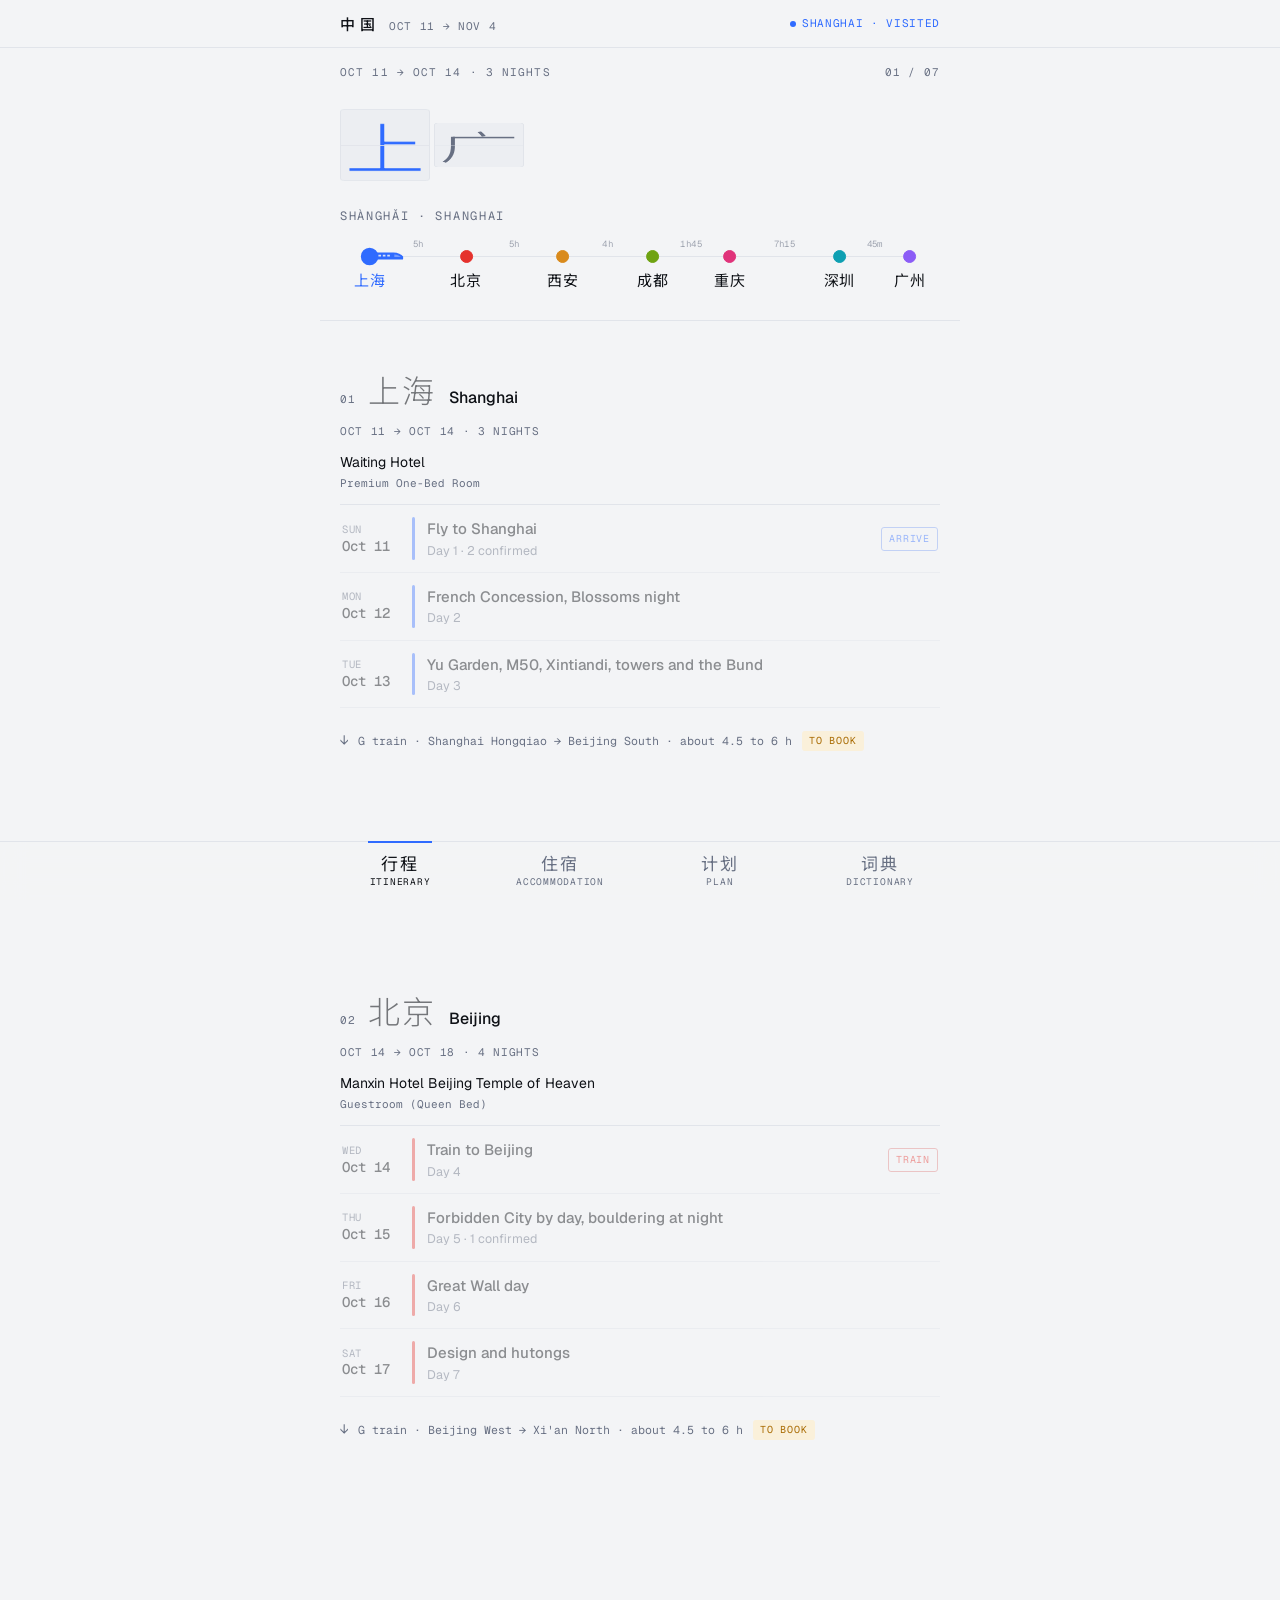
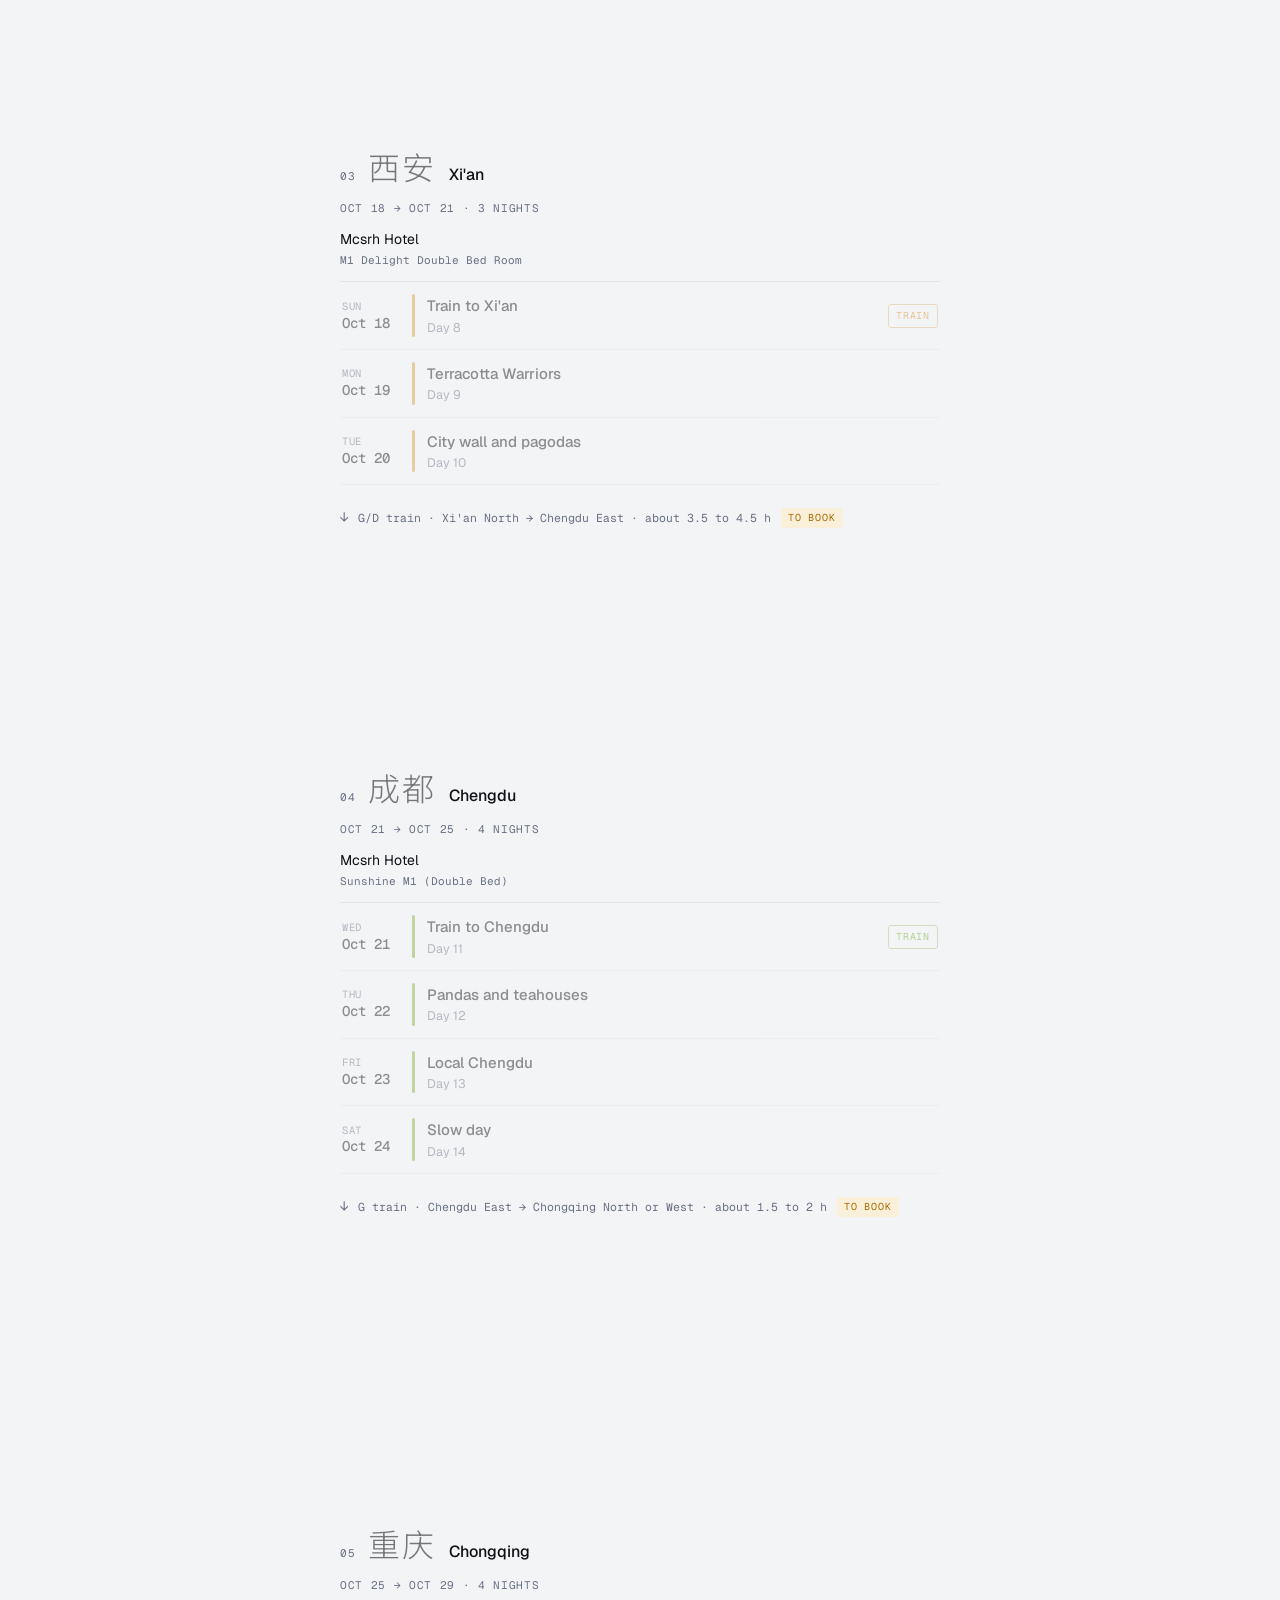
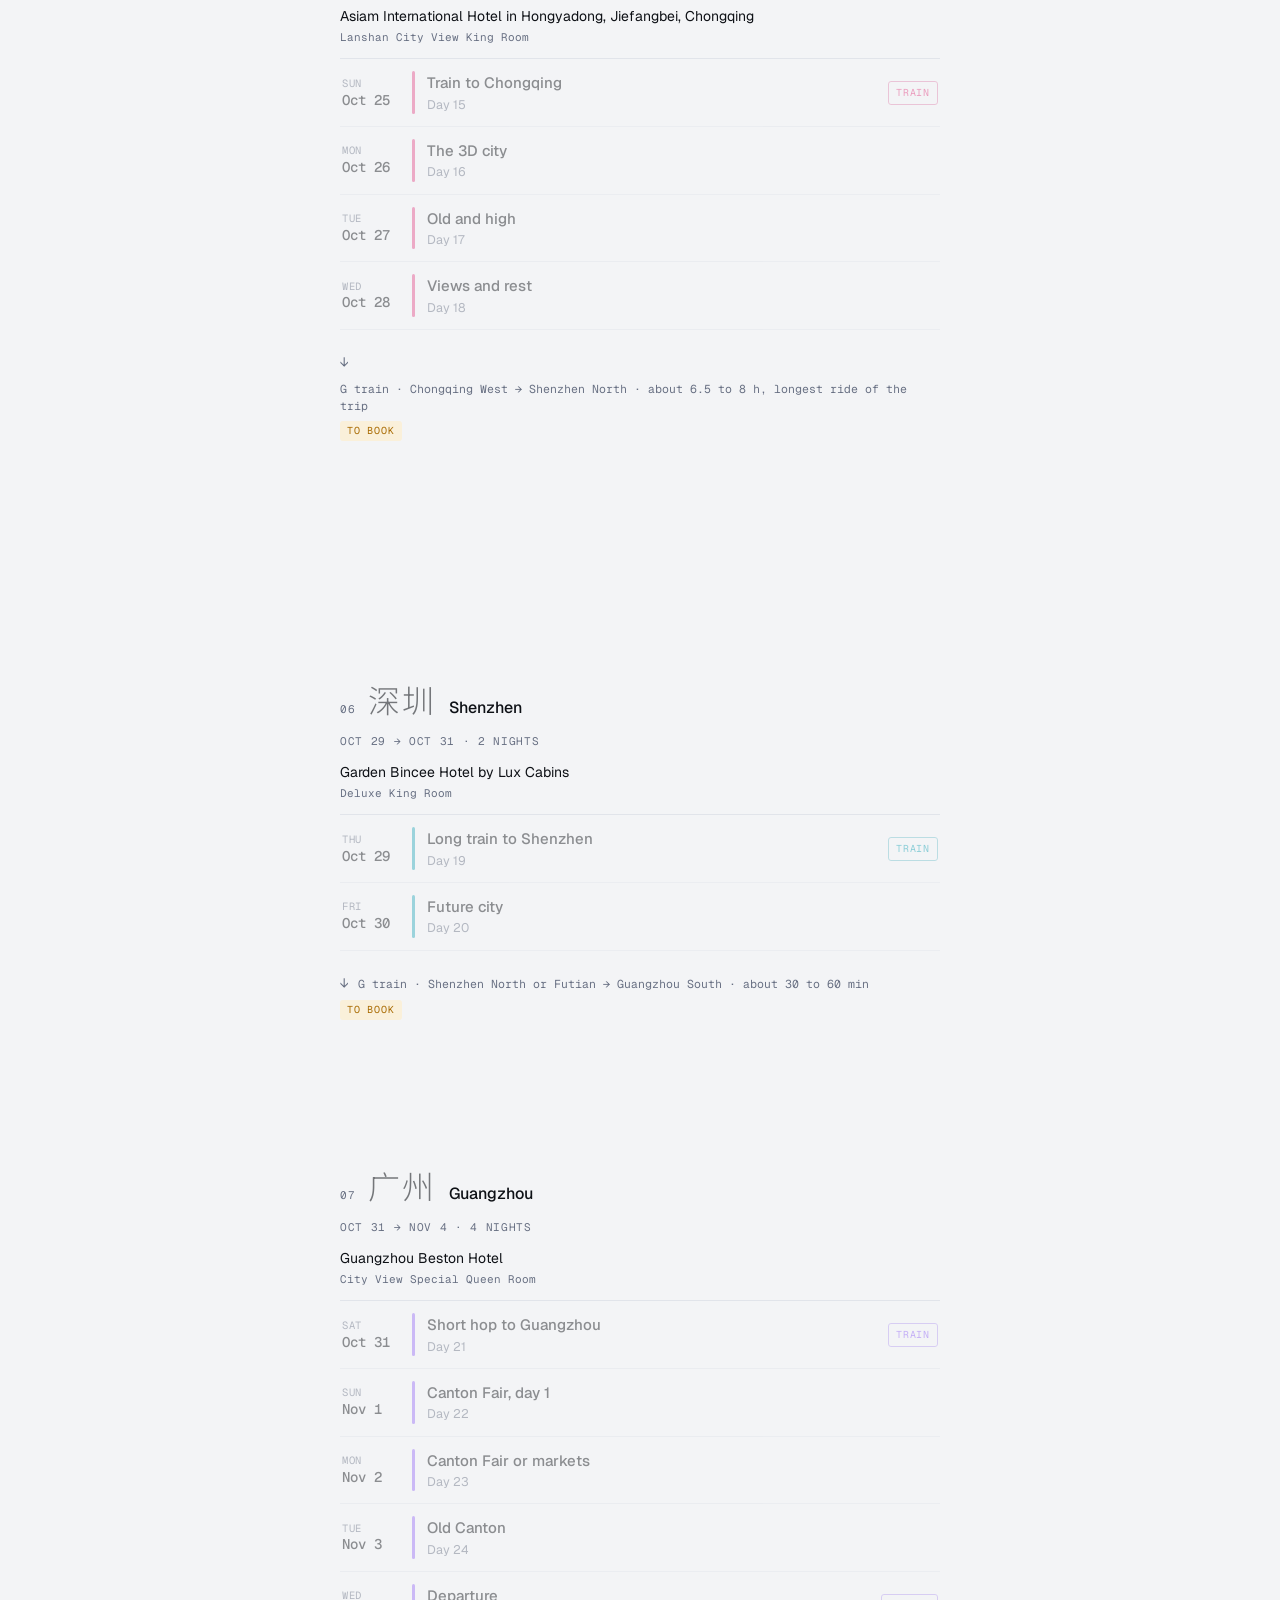
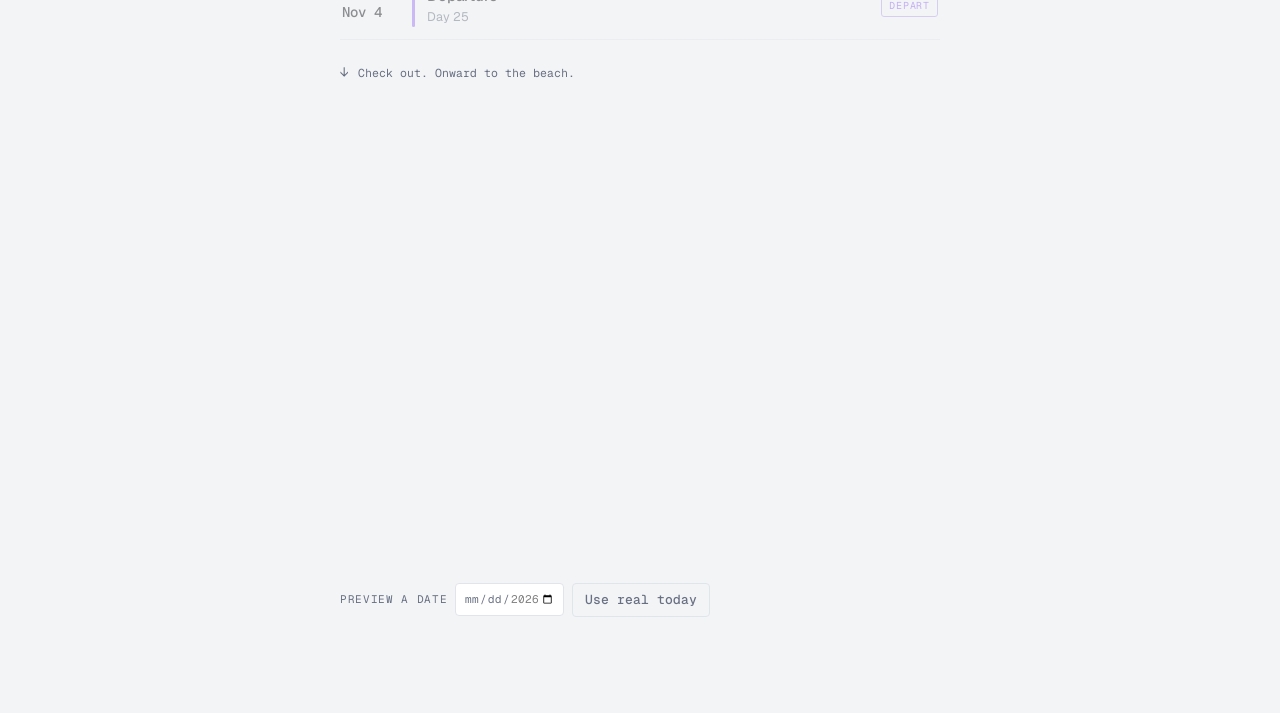
==== commit c2092e56: "Add Ideas nearby sheet (demo) ideas.js holds suggestions and guides apart from PLAN. Plan cards show" ====
--- a/index.html
+++ b/index.html
@@ -45,7 +45,10 @@
   <div style="display:flex;gap:10px"><button class="btn" id="show-say">Play audio</button><button class="btn solid" id="show-close">Close</button></div>
 </div>
 
+<dialog class="sheet" id="ideas" aria-label="Ideas nearby"><div class="sheet-body"></div></dialog>
+
 <script src="trip-data.js"></script>
+<script src="ideas.js"></script>
 <script src="phrases.js"></script>
 <script src="app.js"></script>
 </body>
--- a/styles.css
+++ b/styles.css
@@ -25,6 +25,11 @@
   --glow:0 0 24px color-mix(in srgb,var(--accent) 45%,transparent);
   color-scheme:dark }
 
+/* Base reset (the claude.ai preview adds these itself; the real site needs them here) */
+[hidden]{display:none!important}
+:root{padding-top:env(safe-area-inset-top,0px);padding-bottom:env(safe-area-inset-bottom,0px)}
+body{margin:0}
+img{max-width:100%}
 *{box-sizing:border-box}
 html,body{background:var(--paper)}
 body{color:var(--ink);font-family:var(--f-body);font-size:15px;line-height:1.55;-webkit-font-smoothing:antialiased;font-weight:400}
@@ -66,6 +71,18 @@
 .flapch{font-family:var(--f-display);font-weight:300;font-size:clamp(54px,17vw,80px);line-height:1;width:1.12em;height:1.3em;display:grid;place-items:center;border:1px solid var(--line);border-radius:4px;color:var(--accent);text-shadow:var(--glow);position:relative;overflow:hidden;background:var(--faint)}
 .flapch::after{content:"";position:absolute;left:0;right:0;top:50%;height:1px;background:var(--line)}
 .flapch.spin{color:var(--muted)}
+/* Split-flap on touch devices: two halves, flaps fold over the midline */
+.flapch.sf{display:block}
+.flapch.sf .h{position:absolute;left:0;right:0;height:50%;overflow:hidden;background:var(--faint)}
+.flapch.sf .h.t{top:0}
+.flapch.sf .h.b{bottom:0}
+.flapch.sf .h > span{position:absolute;left:0;right:0;height:calc(1.3em - 2px);line-height:calc(1.3em - 2px);text-align:center}
+.flapch.sf .h.t > span{top:0}
+.flapch.sf .h.b > span{top:calc(1px - .65em)}
+.flapch.sf .h.flap{z-index:2}
+.flapch.sf .h.t.flap{transform-origin:50% 100%}
+.flapch.sf .h.b.flap{transform-origin:50% 0}
+.flapch.sf::after{z-index:3}
 #flap,.stamp{cursor:pointer;-webkit-tap-highlight-color:transparent}
 .big-py{font-family:var(--f-mono);font-size:12px;letter-spacing:.14em;text-transform:uppercase;color:var(--muted);margin-top:12px}
 .stamp{border:1.5px solid var(--accent);border-radius:3px;color:var(--accent);padding:6px 5px;display:flex;align-items:center;justify-content:center;transform:rotate(-4deg);line-height:1}
@@ -125,6 +142,11 @@
 .links{display:flex;flex-wrap:wrap;gap:8px;padding:0 20px 18px}
 .links a{font-family:var(--f-mono);font-size:11px;letter-spacing:.06em;text-transform:uppercase;color:var(--ink);text-decoration:none;border:1px solid var(--line);padding:6px 10px;border-radius:4px}
 .copy{display:inline-flex;align-items:center;gap:6px;background:none;border:0;padding:0;font-family:var(--f-mono);font-size:12.5px;font-weight:400;text-decoration:underline dotted;text-underline-offset:3px;color:inherit}
+.copy{cursor:pointer;-webkit-tap-highlight-color:transparent;text-align:left}
+.copy::after{content:"⧉";margin-left:5px;font-size:.85em;opacity:.55;text-decoration:none;display:inline-block}
+.copy:active{opacity:.6}
+.copy.copy-name{font-family:inherit;font-size:inherit;font-weight:inherit;text-decoration:none;line-height:inherit;display:inline;padding:0}
+.toast{max-width:calc(100vw - 32px);white-space:nowrap;overflow:hidden;text-overflow:ellipsis}
 .note{font-size:13px;color:var(--muted);border-left:2px solid var(--accent);padding:2px 0 2px 12px}
 .note b{color:var(--ink);font-weight:500}
 
@@ -155,7 +177,9 @@
 .badge{display:inline-block;font-family:var(--f-mono);font-size:10px;letter-spacing:.08em;text-transform:uppercase;padding:2px 7px;border-radius:3px;white-space:nowrap}
 .badge.confirmed{background:var(--ok-soft);color:var(--ok)}
 .badge.tobook{background:var(--warn-soft);color:var(--warn)}
+.badge.soft{background:var(--faint);color:var(--muted);border:1px solid var(--line)}
 .meta{display:flex;flex-wrap:wrap;align-items:center;gap:6px 10px;margin-top:5px}
+.maplink{font-family:var(--f-mono);font-size:10.5px;letter-spacing:.06em;text-transform:uppercase;color:var(--accent);text-decoration:none;border:1px solid color-mix(in srgb,var(--accent) 40%,var(--line));padding:2px 7px;border-radius:3px;white-space:nowrap}
 
 /* Dictionary */
 .search{width:100%;background:transparent;border:0;border-bottom:1px solid var(--line);border-radius:0;padding:10px 2px;font-size:16px}
@@ -206,11 +230,28 @@
 .board .big-zh{margin-top:0}
 .board .big-py{margin-top:10px}
 .board .route{margin-top:16px;padding:0}
+/* Rail: dots placed by rail hours, labels alternate rows so close cities don't collide */
+.route.rail ol{display:block;height:64px}
+.route.rail ol::before{left:var(--r0);right:calc(100% - var(--r6));top:14px}
+.route.rail .fill{left:var(--r0);top:14px;height:1px;opacity:.45;box-shadow:none;transition:width .12s linear}
+.route.rail li{position:absolute;top:8px;transform:translateX(-50%);width:max-content;white-space:nowrap}
+.route.rail .sweep{position:absolute;top:10px;height:9px;width:22px;border-radius:5px;background:var(--accent);opacity:0;filter:blur(3px);transform:translateX(-50%);pointer-events:none;z-index:1}
+.route.rail li.low .railbtn{padding-top:18px}
+.route.rail li.low .dot{margin-top:-18px}
+.route.rail .railbtn{gap:5px}
+.route.rail .hrs{position:absolute;top:0;transform:translate(-50%,-4px);font-size:9px;color:var(--muted);opacity:.6;letter-spacing:.04em;white-space:nowrap}
+.train{position:absolute;top:14px;left:var(--r0);width:30px;height:11px;transform:translate(-50%,-50%);color:var(--accent);filter:drop-shadow(var(--glow));transition:left .12s linear;pointer-events:none;z-index:2}
+.train svg{display:block;width:100%;height:100%;fill:currentColor}
+.train .win{fill:var(--paper);opacity:.85}
+.train .nose{fill:var(--paper);opacity:.35}
+.train.back svg{transform:scaleX(-1)}
+.train.docked{transform:translate(-50%,-50%) scale(.9)}
+.route.rail li.view .dot{transform:scale(1.35)}
 .railbtn{background:none;border:0;padding:0;display:flex;flex-direction:column;align-items:center;gap:6px;color:inherit;width:100%}
 .route li.view .dot{border-color:var(--accent);border-width:2px;transform:scale(1.2)}
 .route li.view .zh{color:var(--accent)}
 .stops{display:flex;flex-direction:column;padding-bottom:30vh}
-.stop{min-height:62vh;padding:32px 0 8px;display:flex;flex-direction:column;gap:12px}
+.stop{min-height:calc(24vh + var(--n,3) * 15vh);padding:32px 0 8px;display:flex;flex-direction:column;gap:12px}
 .stop-head{display:flex;align-items:baseline;gap:12px}
 .stop-head .n{font-size:11px;color:var(--muted);letter-spacing:.08em}
 .stop-head .zh{font-size:32px;font-weight:300;color:var(--cc);letter-spacing:.08em;line-height:1}
@@ -232,3 +273,30 @@
 }
 @media (prefers-reduced-motion:reduce){.route .fill{transition:none}.pday li .txt{transition:none}}
 @media (max-width:380px){.summary b{font-size:18px}.day{grid-template-columns:52px 3px 1fr auto;gap:10px}}
+
+/* Ideas: suggestions live apart from the plan. Dashed = not decided */
+.ideas-btn{display:flex;align-items:center;gap:10px;width:calc(100% - 32px);margin:0 16px 14px;padding:10px 12px;background:transparent;border:1px dashed color-mix(in srgb,var(--cc) 45%,var(--line));border-radius:4px;color:var(--ink);font-family:var(--f-mono);font-size:11px;letter-spacing:.08em;text-transform:uppercase;text-align:left;cursor:pointer}
+.ideas-btn span{flex:1}
+.ideas-btn b{font-weight:500;color:var(--cc)}
+.ideas-btn i{font-style:normal;color:var(--muted)}
+.sheet{border:0;padding:0;margin:auto auto 0;width:100%;max-width:640px;max-height:86vh;background:var(--card);color:var(--ink);border-radius:14px 14px 0 0;border-top:1px solid var(--line);overflow:auto;padding-bottom:env(safe-area-inset-bottom,0px)}
+.sheet[open]{animation:sheetUp .28s cubic-bezier(.2,.8,.2,1)}
+.sheet::backdrop{background:color-mix(in srgb,var(--paper) 55%,transparent);backdrop-filter:blur(6px);-webkit-backdrop-filter:blur(6px)}
+@keyframes sheetUp{from{transform:translateY(40px);opacity:0}to{transform:none;opacity:1}}
+.sheet header{position:sticky;top:0;display:flex;align-items:center;gap:14px;padding:16px;background:var(--card);border-bottom:1px solid var(--line)}
+.sheet header::before{content:"";position:absolute;top:6px;left:50%;width:36px;height:3px;margin-left:-18px;border-radius:2px;background:var(--line)}
+.sheet header .zh{font-size:24px;font-weight:300;color:var(--cc);line-height:1;letter-spacing:.06em}
+.sheet header div{flex:1;min-width:0}
+.sheet header b{display:block;font-size:15px;font-weight:500}
+.sheet header span{font-family:var(--f-mono);font-size:10.5px;letter-spacing:.06em;text-transform:uppercase;color:var(--muted)}
+.sheet-x{background:none;border:1px solid var(--line);border-radius:4px;width:30px;height:30px;color:var(--muted);cursor:pointer}
+.sheet-note{margin:12px 16px 0;font-family:var(--f-mono);font-size:11px;letter-spacing:.04em;color:var(--muted)}
+.sheet section{padding:6px 16px 4px}
+.sheet h4{font-family:var(--f-mono);font-size:10.5px;letter-spacing:.14em;text-transform:uppercase;color:var(--cc);font-weight:400;margin:14px 0 4px}
+.sheet ul{list-style:none;margin:0;padding:0}
+.sheet li{padding:10px 0 10px 12px;border-left:1px dashed color-mix(in srgb,var(--cc) 50%,var(--line));margin-bottom:6px;font-size:14px}
+.sheet .guide div{padding:8px 0;border-bottom:1px solid var(--line)}
+.sheet .guide div:last-child{border:0;padding-bottom:20px}
+.sheet .guide b{font-size:13.5px;font-weight:500}
+.sheet .guide p{margin:3px 0 0;font-size:13.5px;color:var(--muted);line-height:1.5}
+@media (prefers-reduced-motion:reduce){.sheet[open]{animation:none}}
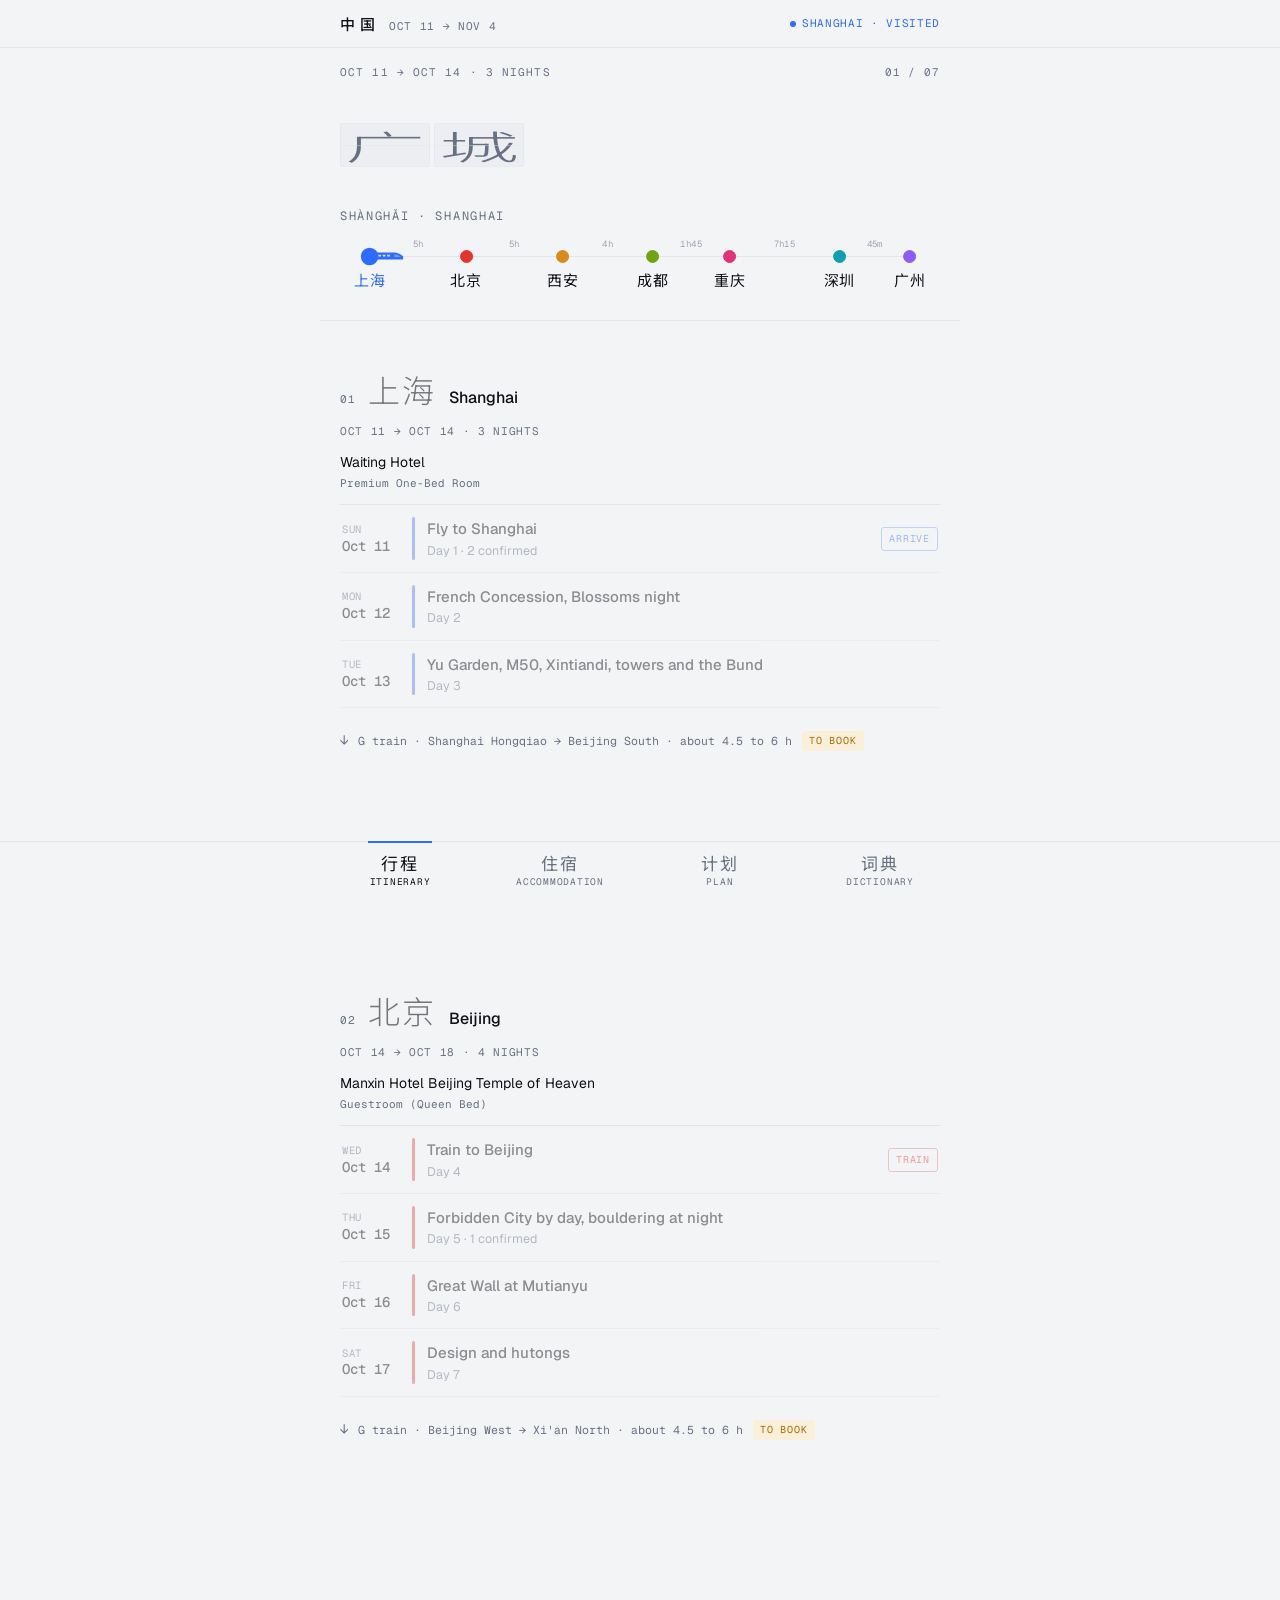
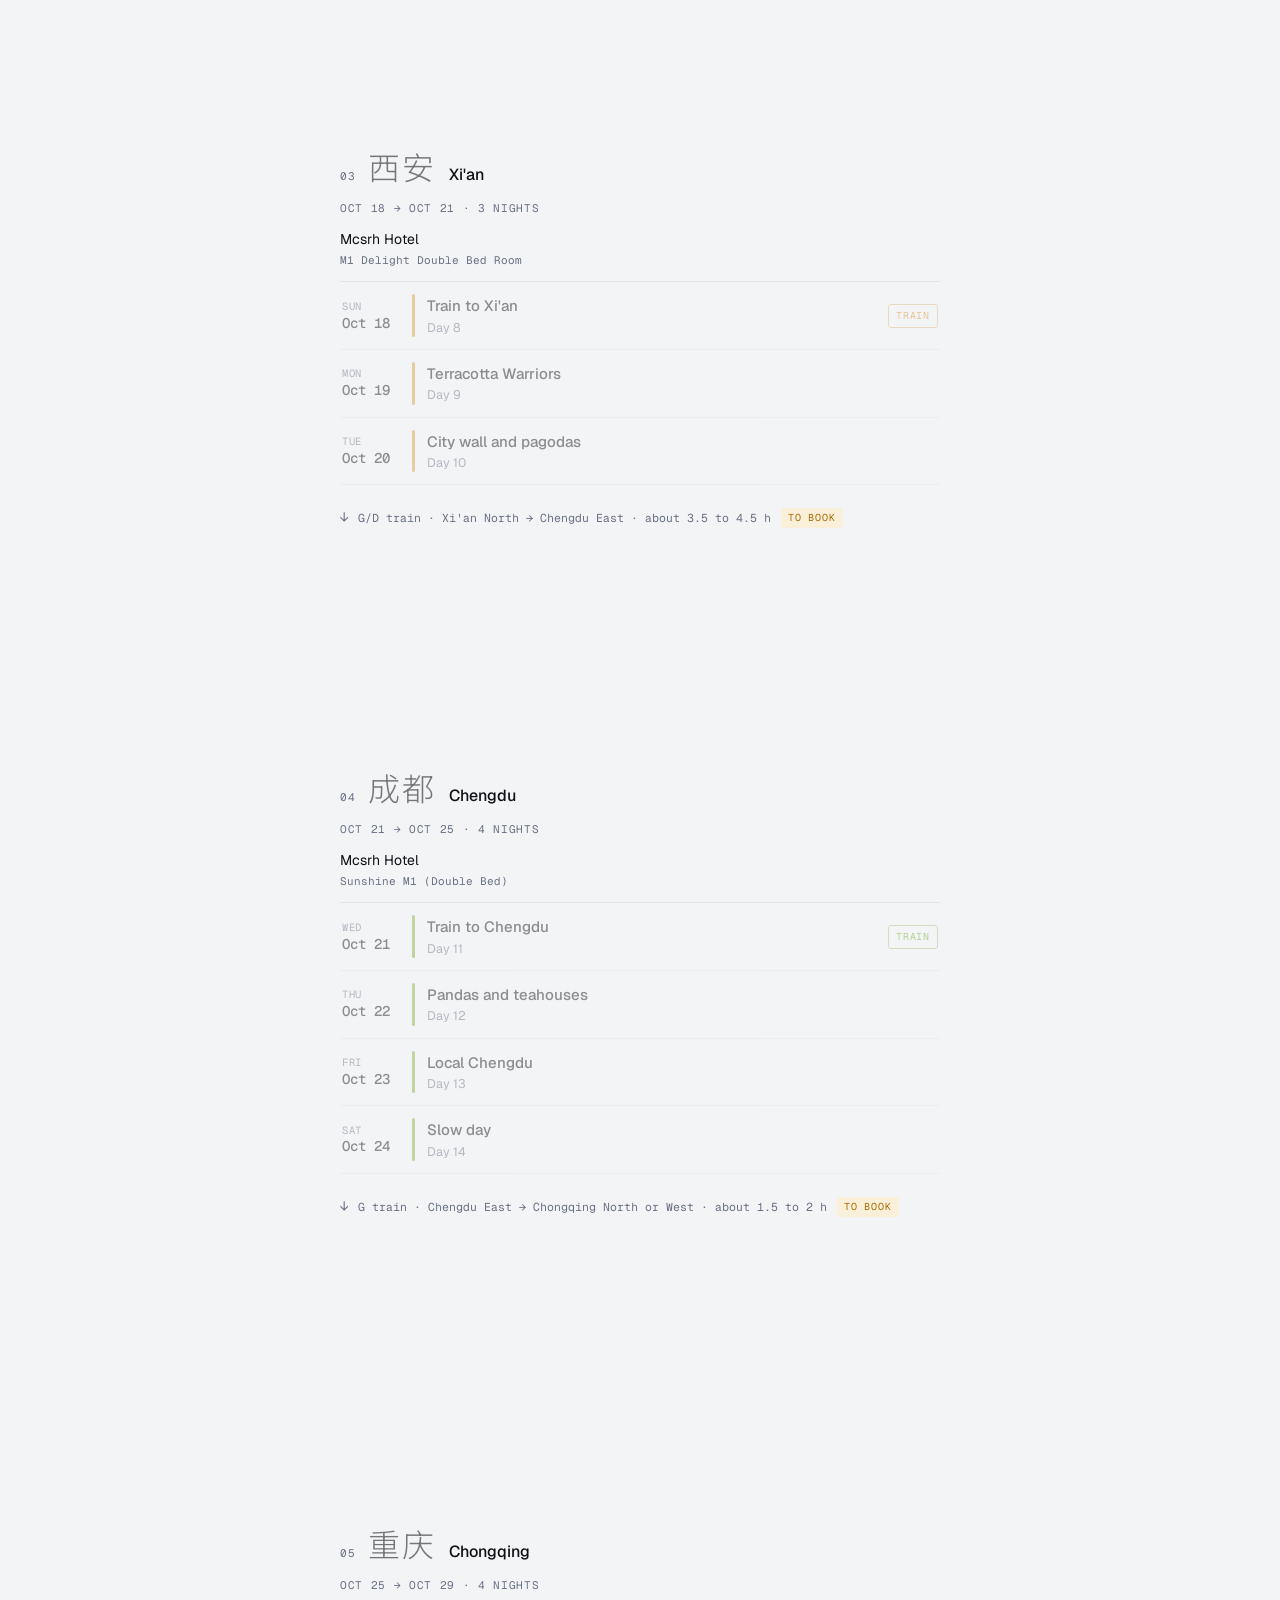
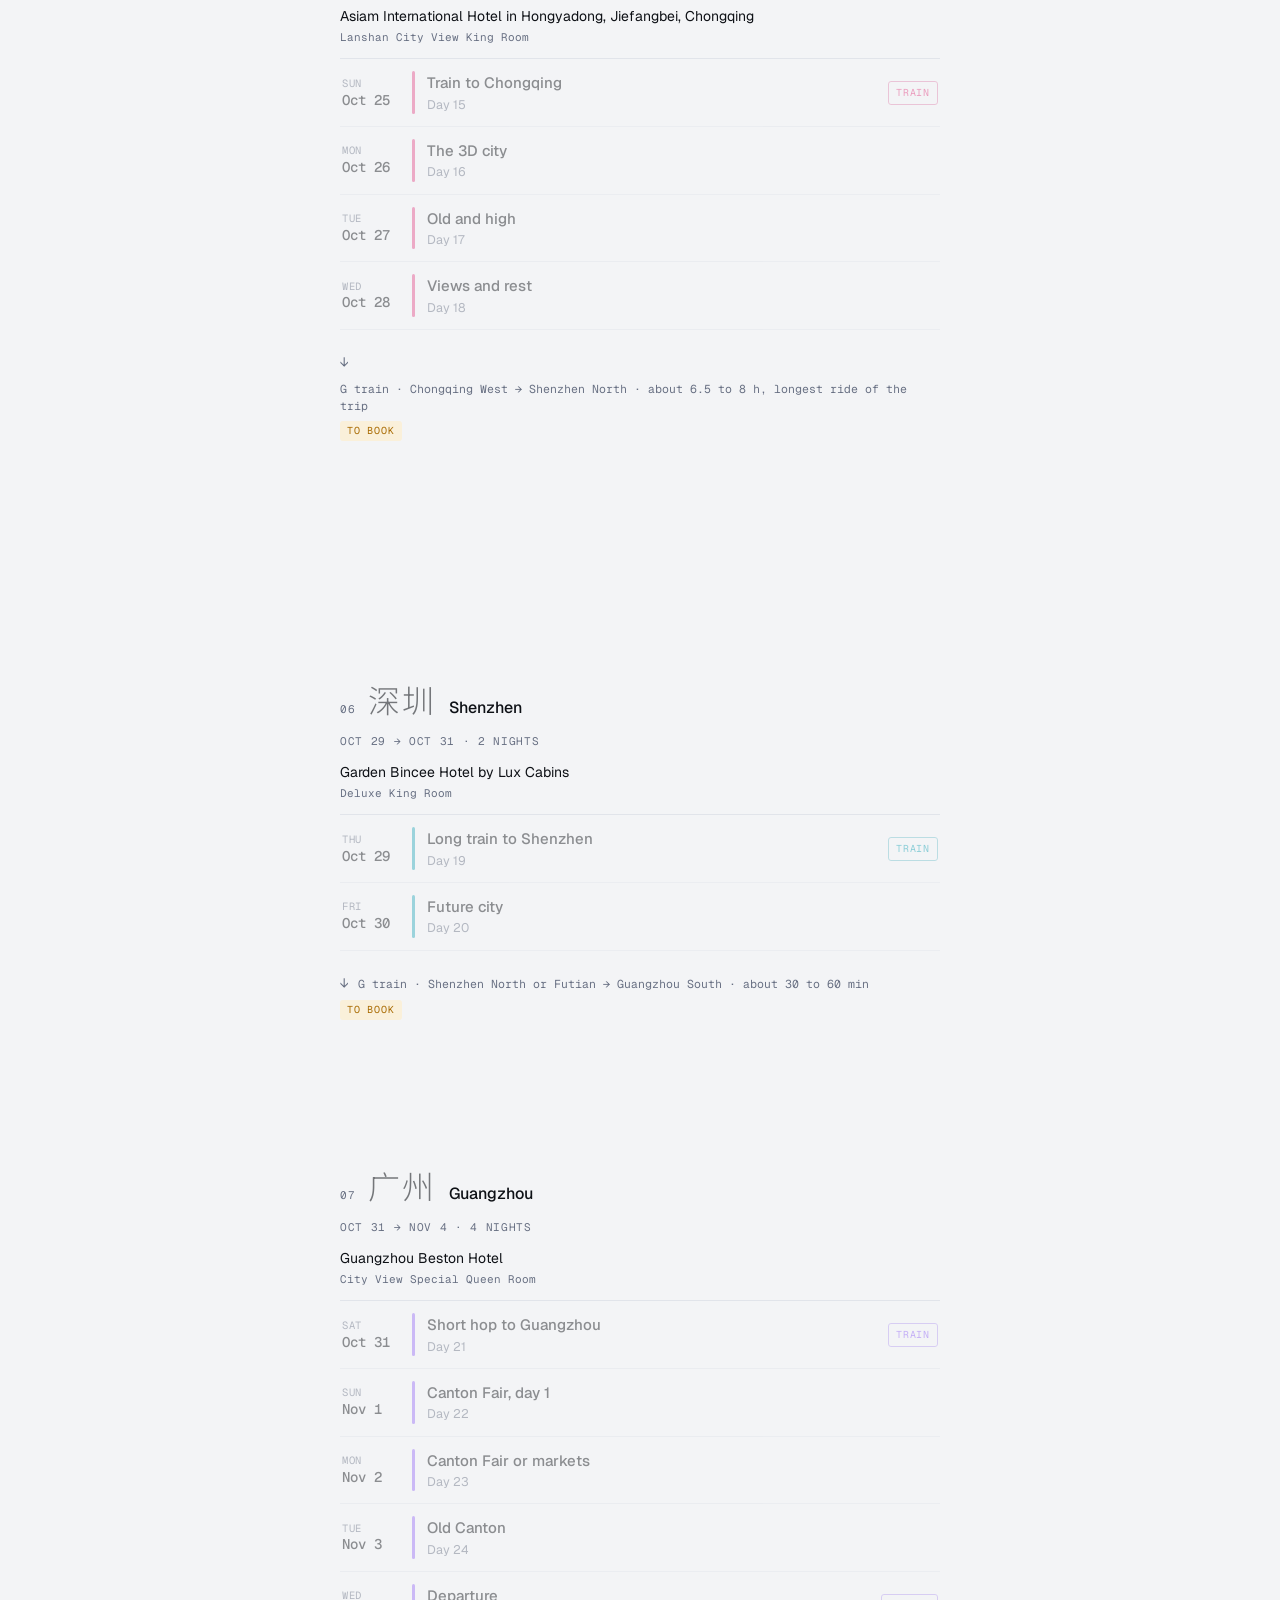
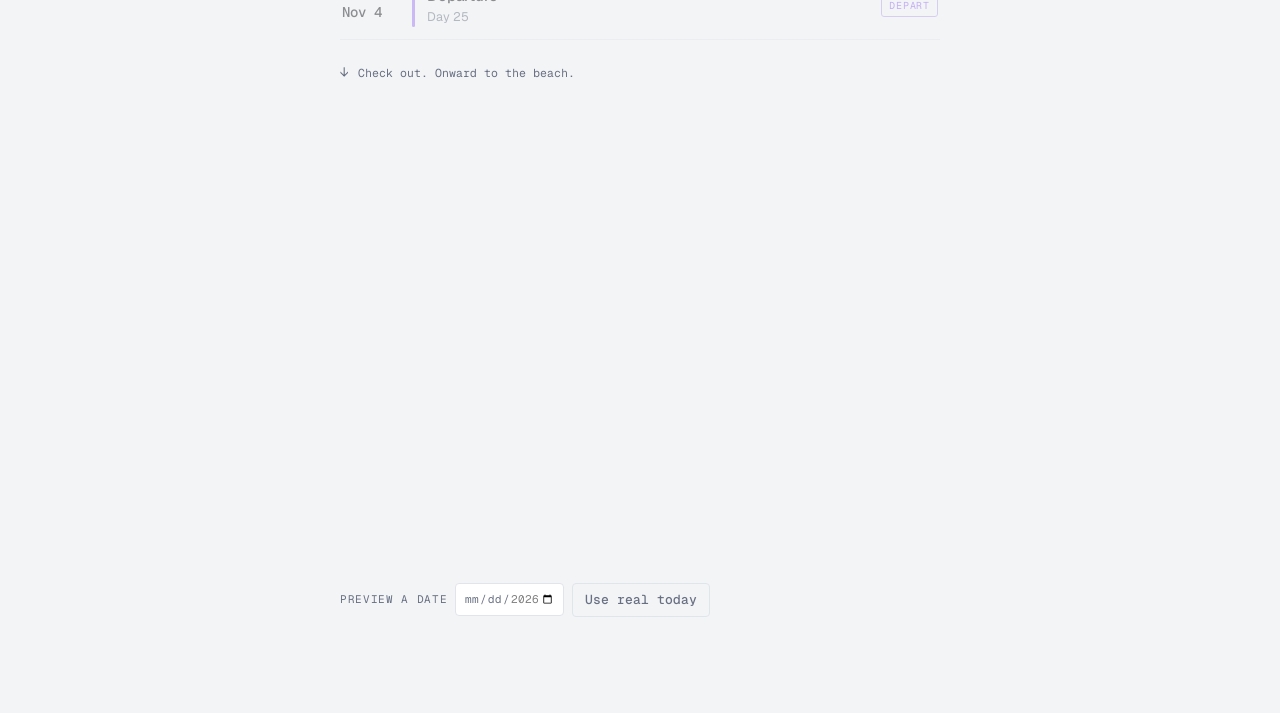
==== commit 98cb96ef: "Splash screen, non-blocking fonts, open every tab on today - Inline splash and background in index.h" ====
--- a/index.html
+++ b/index.html
@@ -11,10 +11,26 @@
 <link rel="manifest" href="manifest.webmanifest">
 <link rel="apple-touch-icon" href="icons/apple-touch-icon.png">
 <link rel="preconnect" href="https://fonts.gstatic.com" crossorigin>
-<link rel="stylesheet" href="https://fonts.googleapis.com/css2?family=Geist:wght@400;500;600&family=Geist+Mono:wght@400;500&family=Noto+Sans+SC:wght@300;400;500;700&display=swap">
+<!-- Fonts load without blocking the first paint (Google can be slow or blocked in China) -->
+<link rel="stylesheet" href="https://fonts.googleapis.com/css2?family=Geist:wght@400;500;600&family=Geist+Mono:wght@400;500&family=Noto+Sans+SC:wght@300;400;500;700&display=swap" media="print" onload="this.media='all'">
+<!-- Splash: painted before styles.css and the scripts arrive, removed by app.js -->
+<style>
+html{background:#F3F4F6}
+#splash{position:fixed;inset:0;z-index:99;display:grid;place-content:center;justify-items:center;gap:14px;background:#F3F4F6;color:#0E1116;transition:opacity .35s ease;animation:splashOut .35s ease 6s forwards}
+#splash .zh{font:300 64px/1 "PingFang SC","Noto Sans SC","Microsoft YaHei",sans-serif;letter-spacing:.12em;color:#E5322D}
+#splash .ln{width:72px;height:1px;background:currentColor;opacity:.25;overflow:hidden;position:relative}
+#splash .ln::after{content:"";position:absolute;inset:0;width:40%;background:#E5322D;animation:splashBar 1s ease-in-out infinite}
+#splash small{font:11px ui-monospace,Menlo,monospace;letter-spacing:.14em;text-transform:uppercase;opacity:.55}
+#splash.out{opacity:0;pointer-events:none}
+@keyframes splashBar{from{transform:translateX(-100%)}to{transform:translateX(250%)}}
+@keyframes splashOut{to{opacity:0;visibility:hidden}}
+@media (prefers-color-scheme:dark){html,#splash{background:#08090C}#splash{color:#E8EAF0}#splash .zh{color:#FF5A4E}#splash .ln::after{background:#FF5A4E}}
+@media (prefers-reduced-motion:reduce){#splash .ln::after{animation:none}}
+</style>
 <link rel="stylesheet" href="styles.css">
 </head>
 <body>
+<div id="splash" aria-hidden="true"><span class="zh">中国</span><span class="ln"></span><small>Loading</small></div>
 <header class="top">
   <div class="top-in">
     <div class="brand"><b class="zh">中国</b><span>Oct 11 → Nov 4</span></div>
--- a/styles.css
+++ b/styles.css
@@ -133,7 +133,7 @@
 .summary div+div{border-left:1px solid var(--line);padding-left:14px}
 .summary b{font-family:var(--f-mono);font-weight:400;font-size:22px;font-variant-numeric:tabular-nums}
 .summary span{font-family:var(--f-mono);font-size:10.5px;letter-spacing:.1em;text-transform:uppercase;color:var(--muted)}
-.stay{--cc:var(--muted)}
+.stay{--cc:var(--muted);scroll-margin-top:72px}
 .stay .ticket-main{grid-template-columns:auto 1fr;align-items:center}
 .stay .city-zh{font-family:var(--f-display);font-weight:300;font-size:30px;color:var(--cc);line-height:1;writing-mode:vertical-rl;letter-spacing:.1em}
 .stay h3{margin:4px 0 0;font-size:15.5px;font-weight:500;line-height:1.35;text-wrap:balance}
@@ -291,12 +291,28 @@
 .sheet header span{font-family:var(--f-mono);font-size:10.5px;letter-spacing:.06em;text-transform:uppercase;color:var(--muted)}
 .sheet-x{background:none;border:1px solid var(--line);border-radius:4px;width:30px;height:30px;color:var(--muted);cursor:pointer}
 .sheet-note{margin:12px 16px 0;font-family:var(--f-mono);font-size:11px;letter-spacing:.04em;color:var(--muted)}
-.sheet section{padding:6px 16px 4px}
-.sheet h4{font-family:var(--f-mono);font-size:10.5px;letter-spacing:.14em;text-transform:uppercase;color:var(--cc);font-weight:400;margin:14px 0 4px}
-.sheet ul{list-style:none;margin:0;padding:0}
-.sheet li{padding:10px 0 10px 12px;border-left:1px dashed color-mix(in srgb,var(--cc) 50%,var(--line));margin-bottom:6px;font-size:14px}
+.groups section{padding:4px 16px 2px}
+.groups h4,.guide h4{font-family:var(--f-mono);font-size:10.5px;letter-spacing:.14em;text-transform:uppercase;color:var(--cc);font-weight:400;margin:14px 0 4px}
+.groups ul{list-style:none;margin:0;padding:0}
+.groups li{padding:8px 0 8px 12px;border-left:1px solid var(--cc);margin-bottom:6px;font-size:14px}
+.pday .groups{padding:4px 0 10px}
+.sheet .groups li{border-left-style:dashed;border-left-color:color-mix(in srgb,var(--cc) 50%,var(--line))}
+.sheet section.guide{padding:6px 16px 4px}
 .sheet .guide div{padding:8px 0;border-bottom:1px solid var(--line)}
 .sheet .guide div:last-child{border:0;padding-bottom:20px}
 .sheet .guide b{font-size:13.5px;font-weight:500}
 .sheet .guide p{margin:3px 0 0;font-size:13.5px;color:var(--muted);line-height:1.5}
 @media (prefers-reduced-motion:reduce){.sheet[open]{animation:none}}
+
+/* Audio tour */
+.tour-bar{display:flex;align-items:center;gap:12px;padding:12px 16px 4px;font-family:var(--f-mono);font-size:10.5px;letter-spacing:.04em;color:var(--muted)}
+.tour-bar .btn.solid{background:var(--cc,var(--accent));border-color:var(--cc,var(--accent));color:var(--card)}
+.tour{list-style:none;margin:0;padding:8px 16px 24px;counter-reset:s}
+.tour-stop{display:grid;grid-template-columns:34px 1fr;gap:12px;padding:12px 0;border-bottom:1px solid var(--line)}
+.tour-stop:last-child{border:0}
+.tour-play{width:34px;height:34px;border-radius:50%;border:1px solid color-mix(in srgb,var(--cc) 50%,var(--line));background:transparent;color:var(--cc);font-size:12px;cursor:pointer}
+.tour-stop b{display:block;font-size:14.5px;font-weight:500}
+.tour-stop .at{font-family:var(--f-mono);font-size:10.5px;letter-spacing:.08em;text-transform:uppercase;color:var(--cc)}
+.tour-stop p{margin:6px 0 0;font-size:14px;line-height:1.55;color:var(--muted)}
+.tour-stop.playing p{color:var(--ink)}
+.tour-stop.playing .tour-play{background:var(--cc);color:var(--card)}
